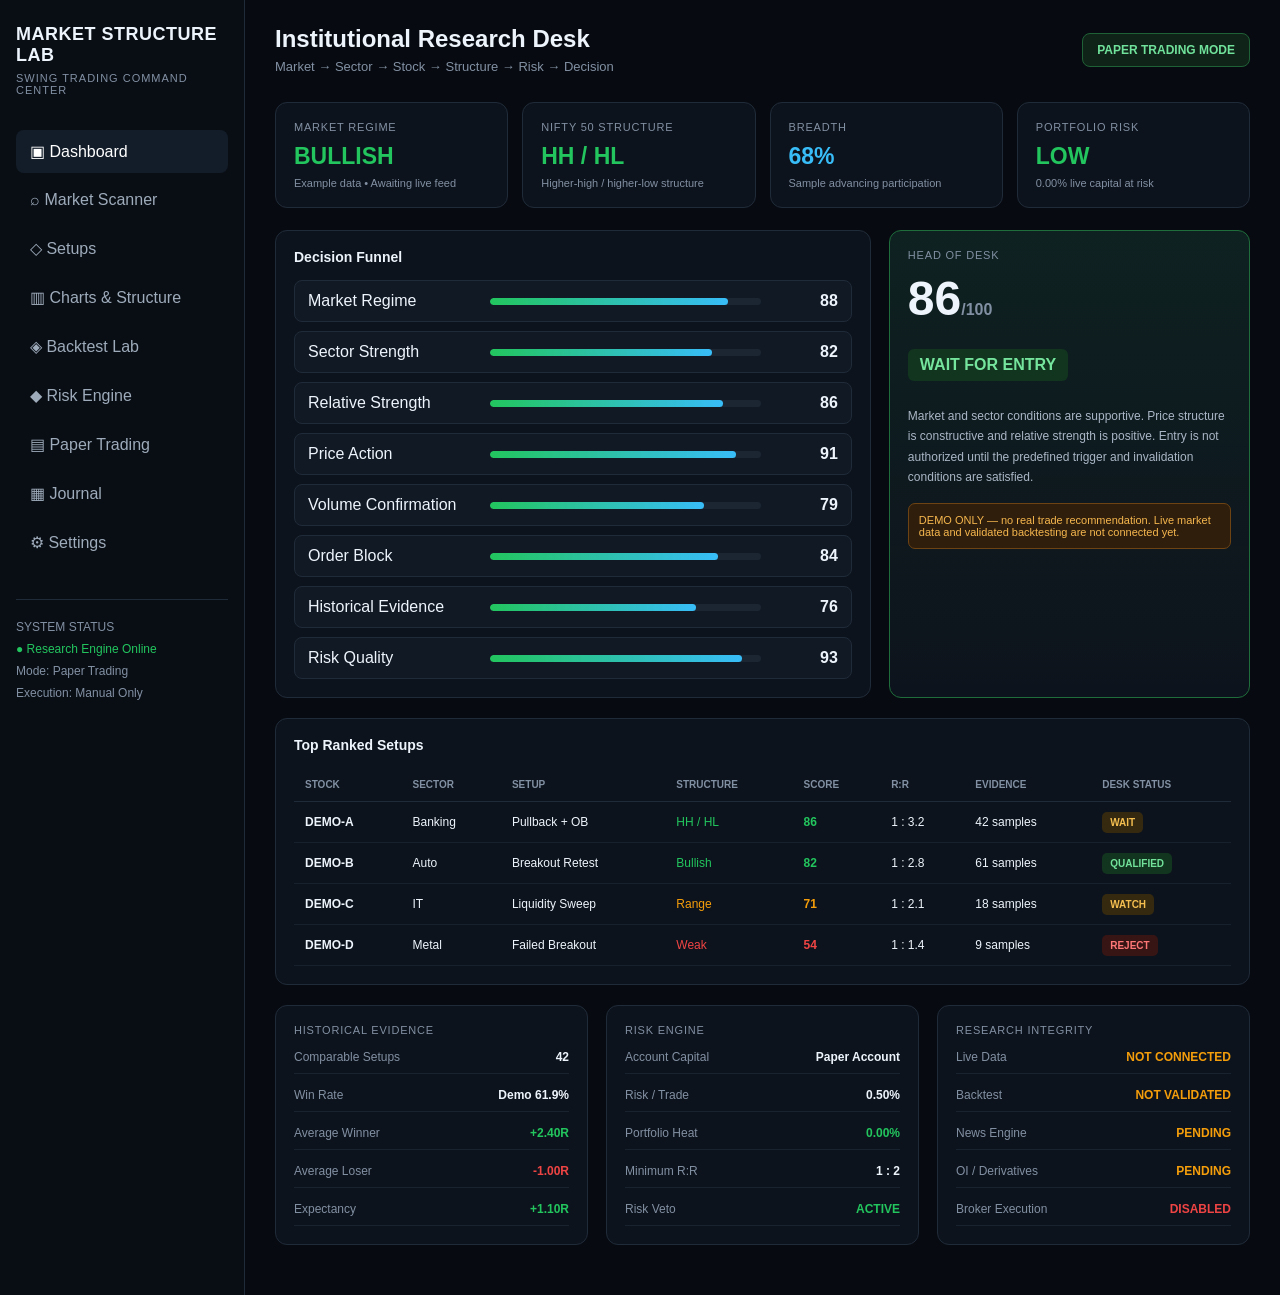
==== index.html @ b769b3c4 "Add initial HTML structure for Market Structure Lab Initial commit of the Market Structure Lab HTML " ====
<!DOCTYPE html>
<html lang="en">
<head>
  <meta charset="UTF-8" />
  <meta name="viewport" content="width=device-width, initial-scale=1.0" />
  <title>Market Structure Lab</title>

  <style>
    * {
      box-sizing: border-box;
      margin: 0;
      padding: 0;
    }

    :root {
      --bg: #070b11;
      --panel: #0d131c;
      --panel-2: #111925;
      --border: #202b39;
      --text: #eef4fb;
      --muted: #8290a3;
      --green: #22c55e;
      --amber: #f59e0b;
      --red: #ef4444;
      --blue: #38bdf8;
      --purple: #a78bfa;
    }

    body {
      font-family: Inter, Arial, sans-serif;
      background: var(--bg);
      color: var(--text);
      min-height: 100vh;
    }

    .app {
      display: grid;
      grid-template-columns: 245px 1fr;
      min-height: 100vh;
    }

    /* SIDEBAR */

    .sidebar {
      border-right: 1px solid var(--border);
      background: #090e15;
      padding: 24px 16px;
    }

    .brand {
      margin-bottom: 34px;
    }

    .brand h1 {
      font-size: 18px;
      letter-spacing: 0.5px;
    }

    .brand p {
      color: var(--muted);
      font-size: 11px;
      margin-top: 6px;
      letter-spacing: 1px;
    }

    .nav-item {
      padding: 12px 14px;
      margin: 6px 0;
      border-radius: 8px;
      color: #9eabba;
      cursor: pointer;
      transition: 0.2s;
    }

    .nav-item:hover,
    .nav-item.active {
      background: #131d29;
      color: white;
    }

    .system-status {
      margin-top: 35px;
      border-top: 1px solid var(--border);
      padding-top: 20px;
      font-size: 12px;
      color: var(--muted);
    }

    .online {
      color: var(--green);
      margin-top: 8px;
    }

    /* MAIN */

    .main {
      padding: 25px 30px 50px;
    }

    .topbar {
      display: flex;
      justify-content: space-between;
      align-items: center;
      margin-bottom: 28px;
    }

    .topbar h2 {
      font-size: 24px;
    }

    .topbar p {
      color: var(--muted);
      margin-top: 6px;
      font-size: 13px;
    }

    .mode {
      background: #102318;
      border: 1px solid #1f6137;
      color: #70e29b;
      padding: 9px 14px;
      border-radius: 8px;
      font-size: 12px;
      font-weight: bold;
    }

    /* REGIME */

    .regime-grid {
      display: grid;
      grid-template-columns: repeat(4, 1fr);
      gap: 14px;
      margin-bottom: 22px;
    }

    .card {
      background: var(--panel);
      border: 1px solid var(--border);
      border-radius: 12px;
      padding: 18px;
    }

    .label {
      color: var(--muted);
      font-size: 11px;
      text-transform: uppercase;
      letter-spacing: 0.8px;
    }

    .value {
      font-size: 23px;
      font-weight: 700;
      margin-top: 10px;
    }

    .green { color: var(--green); }
    .amber { color: var(--amber); }
    .red { color: var(--red); }
    .blue { color: var(--blue); }

    .sub {
      color: var(--muted);
      font-size: 11px;
      margin-top: 7px;
    }

    /* WORKSPACE */

    .workspace {
      display: grid;
      grid-template-columns: 1.65fr 1fr;
      gap: 18px;
      margin-bottom: 20px;
    }

    .section-title {
      font-size: 14px;
      margin-bottom: 15px;
    }

    /* FUNNEL */

    .funnel {
      display: grid;
      gap: 9px;
    }

    .funnel-row {
      display: grid;
      grid-template-columns: 170px 1fr 65px;
      align-items: center;
      gap: 12px;
      background: var(--panel-2);
      border: 1px solid var(--border);
      padding: 11px 13px;
      border-radius: 8px;
    }

    .bar {
      height: 7px;
      background: #1c2633;
      border-radius: 10px;
      overflow: hidden;
    }

    .fill {
      height: 100%;
      border-radius: 10px;
      background: linear-gradient(90deg, #22c55e, #38bdf8);
    }

    .score {
      text-align: right;
      font-weight: bold;
    }

    /* HEAD OF DESK */

    .decision {
      border: 1px solid #1e6d3a;
      background:
        linear-gradient(180deg, rgba(34,197,94,.08), transparent),
        var(--panel);
    }

    .decision-badge {
      display: inline-block;
      background: #12351f;
      color: #75e59d;
      padding: 7px 12px;
      border-radius: 6px;
      font-weight: bold;
      margin: 13px 0;
    }

    .decision-score {
      font-size: 48px;
      font-weight: 800;
      margin: 10px 0;
    }

    .decision-score span {
      color: var(--muted);
      font-size: 16px;
    }

    .reason {
      color: #aab6c5;
      font-size: 12px;
      line-height: 1.7;
      margin-top: 12px;
    }

    /* SETUPS */

    table {
      width: 100%;
      border-collapse: collapse;
    }

    th {
      text-align: left;
      color: var(--muted);
      font-size: 10px;
      text-transform: uppercase;
      padding: 11px;
      border-bottom: 1px solid var(--border);
    }

    td {
      padding: 13px 11px;
      border-bottom: 1px solid #17212d;
      font-size: 12px;
    }

    .grade {
      font-weight: bold;
    }

    .status {
      padding: 5px 8px;
      border-radius: 5px;
      font-size: 10px;
      font-weight: bold;
    }

    .trade {
      background: #12351f;
      color: #72e29a;
    }

    .wait {
      background: #352a10;
      color: #f5bf50;
    }

    .reject {
      background: #381515;
      color: #ff7777;
    }

    /* RISK */

    .bottom-grid {
      display: grid;
      grid-template-columns: repeat(3, 1fr);
      gap: 18px;
      margin-top: 20px;
    }

    .metric {
      display: flex;
      justify-content: space-between;
      margin-top: 14px;
      padding-bottom: 9px;
      border-bottom: 1px solid #19232f;
      font-size: 12px;
    }

    .metric span:first-child {
      color: var(--muted);
    }

    .warning {
      margin-top: 15px;
      padding: 10px;
      background: #301e0c;
      border: 1px solid #6e4313;
      border-radius: 7px;
      color: #f5b74e;
      font-size: 11px;
    }

    @media(max-width: 1000px) {
      .app {
        grid-template-columns: 1fr;
      }

      .sidebar {
        display: none;
      }

      .regime-grid,
      .bottom-grid {
        grid-template-columns: repeat(2,1fr);
      }

      .workspace {
        grid-template-columns: 1fr;
      }
    }
  </style>
</head>

<body>

<div class="app">

  <aside class="sidebar">

    <div class="brand">
      <h1>MARKET STRUCTURE LAB</h1>
      <p>SWING TRADING COMMAND CENTER</p>
    </div>

    <div class="nav-item active">▣ Dashboard</div>
    <div class="nav-item">⌕ Market Scanner</div>
    <div class="nav-item">◇ Setups</div>
    <div class="nav-item">▥ Charts & Structure</div>
    <div class="nav-item">◈ Backtest Lab</div>
    <div class="nav-item">◆ Risk Engine</div>
    <div class="nav-item">▤ Paper Trading</div>
    <div class="nav-item">▦ Journal</div>
    <div class="nav-item">⚙ Settings</div>

    <div class="system-status">
      SYSTEM STATUS
      <div class="online">● Research Engine Online</div>
      <div style="margin-top:8px;">Mode: Paper Trading</div>
      <div style="margin-top:8px;">Execution: Manual Only</div>
    </div>

  </aside>


  <main class="main">

    <div class="topbar">

      <div>
        <h2>Institutional Research Desk</h2>
        <p>Market → Sector → Stock → Structure → Risk → Decision</p>
      </div>

      <div class="mode">PAPER TRADING MODE</div>

    </div>


    <section class="regime-grid">

      <div class="card">
        <div class="label">Market Regime</div>
        <div class="value green">BULLISH</div>
        <div class="sub">Example data • Awaiting live feed</div>
      </div>

      <div class="card">
        <div class="label">Nifty 50 Structure</div>
        <div class="value green">HH / HL</div>
        <div class="sub">Higher-high / higher-low structure</div>
      </div>

      <div class="card">
        <div class="label">Breadth</div>
        <div class="value blue">68%</div>
        <div class="sub">Sample advancing participation</div>
      </div>

      <div class="card">
        <div class="label">Portfolio Risk</div>
        <div class="value green">LOW</div>
        <div class="sub">0.00% live capital at risk</div>
      </div>

    </section>


    <section class="workspace">

      <div class="card">

        <h3 class="section-title">Decision Funnel</h3>

        <div class="funnel">

          <div class="funnel-row">
            <div>Market Regime</div>
            <div class="bar"><div class="fill" style="width:88%"></div></div>
            <div class="score">88</div>
          </div>

          <div class="funnel-row">
            <div>Sector Strength</div>
            <div class="bar"><div class="fill" style="width:82%"></div></div>
            <div class="score">82</div>
          </div>

          <div class="funnel-row">
            <div>Relative Strength</div>
            <div class="bar"><div class="fill" style="width:86%"></div></div>
            <div class="score">86</div>
          </div>

          <div class="funnel-row">
            <div>Price Action</div>
            <div class="bar"><div class="fill" style="width:91%"></div></div>
            <div class="score">91</div>
          </div>

          <div class="funnel-row">
            <div>Volume Confirmation</div>
            <div class="bar"><div class="fill" style="width:79%"></div></div>
            <div class="score">79</div>
          </div>

          <div class="funnel-row">
            <div>Order Block</div>
            <div class="bar"><div class="fill" style="width:84%"></div></div>
            <div class="score">84</div>
          </div>

          <div class="funnel-row">
            <div>Historical Evidence</div>
            <div class="bar"><div class="fill" style="width:76%"></div></div>
            <div class="score">76</div>
          </div>

          <div class="funnel-row">
            <div>Risk Quality</div>
            <div class="bar"><div class="fill" style="width:93%"></div></div>
            <div class="score">93</div>
          </div>

        </div>

      </div>


      <div class="card decision">

        <div class="label">HEAD OF DESK</div>

        <div class="decision-score">
          86<span>/100</span>
        </div>

        <div class="decision-badge">WAIT FOR ENTRY</div>

        <div class="reason">
          Market and sector conditions are supportive.
          Price structure is constructive and relative strength is positive.
          Entry is not authorized until the predefined trigger and invalidation
          conditions are satisfied.
        </div>

        <div class="warning">
          DEMO ONLY — no real trade recommendation. Live market data and
          validated backtesting are not connected yet.
        </div>

      </div>

    </section>


    <section class="card">

      <h3 class="section-title">Top Ranked Setups</h3>

      <table>

        <thead>
          <tr>
            <th>Stock</th>
            <th>Sector</th>
            <th>Setup</th>
            <th>Structure</th>
            <th>Score</th>
            <th>R:R</th>
            <th>Evidence</th>
            <th>Desk Status</th>
          </tr>
        </thead>

        <tbody>

          <tr>
            <td><strong>DEMO-A</strong></td>
            <td>Banking</td>
            <td>Pullback + OB</td>
            <td class="green">HH / HL</td>
            <td class="grade green">86</td>
            <td>1 : 3.2</td>
            <td>42 samples</td>
            <td><span class="status wait">WAIT</span></td>
          </tr>

          <tr>
            <td><strong>DEMO-B</strong></td>
            <td>Auto</td>
            <td>Breakout Retest</td>
            <td class="green">Bullish</td>
            <td class="grade green">82</td>
            <td>1 : 2.8</td>
            <td>61 samples</td>
            <td><span class="status trade">QUALIFIED</span></td>
          </tr>

          <tr>
            <td><strong>DEMO-C</strong></td>
            <td>IT</td>
            <td>Liquidity Sweep</td>
            <td class="amber">Range</td>
            <td class="grade amber">71</td>
            <td>1 : 2.1</td>
            <td>18 samples</td>
            <td><span class="status wait">WATCH</span></td>
          </tr>

          <tr>
            <td><strong>DEMO-D</strong></td>
            <td>Metal</td>
            <td>Failed Breakout</td>
            <td class="red">Weak</td>
            <td class="grade red">54</td>
            <td>1 : 1.4</td>
            <td>9 samples</td>
            <td><span class="status reject">REJECT</span></td>
          </tr>

        </tbody>

      </table>

    </section>


    <section class="bottom-grid">

      <div class="card">

        <div class="label">Historical Evidence</div>

        <div class="metric">
          <span>Comparable Setups</span>
          <strong>42</strong>
        </div>

        <div class="metric">
          <span>Win Rate</span>
          <strong>Demo 61.9%</strong>
        </div>

        <div class="metric">
          <span>Average Winner</span>
          <strong class="green">+2.40R</strong>
        </div>

        <div class="metric">
          <span>Average Loser</span>
          <strong class="red">-1.00R</strong>
        </div>

        <div class="metric">
          <span>Expectancy</span>
          <strong class="green">+1.10R</strong>
        </div>

      </div>


      <div class="card">

        <div class="label">Risk Engine</div>

        <div class="metric">
          <span>Account Capital</span>
          <strong>Paper Account</strong>
        </div>

        <div class="metric">
          <span>Risk / Trade</span>
          <strong>0.50%</strong>
        </div>

        <div class="metric">
          <span>Portfolio Heat</span>
          <strong class="green">0.00%</strong>
        </div>

        <div class="metric">
          <span>Minimum R:R</span>
          <strong>1 : 2</strong>
        </div>

        <div class="metric">
          <span>Risk Veto</span>
          <strong class="green">ACTIVE</strong>
        </div>

      </div>


      <div class="card">

        <div class="label">Research Integrity</div>

        <div class="metric">
          <span>Live Data</span>
          <strong class="amber">NOT CONNECTED</strong>
        </div>

        <div class="metric">
          <span>Backtest</span>
          <strong class="amber">NOT VALIDATED</strong>
        </div>

        <div class="metric">
          <span>News Engine</span>
          <strong class="amber">PENDING</strong>
        </div>

        <div class="metric">
          <span>OI / Derivatives</span>
          <strong class="amber">PENDING</strong>
        </div>

        <div class="metric">
          <span>Broker Execution</span>
          <strong class="red">DISABLED</strong>
        </div>

      </div>

    </section>

  </main>

</div>

</body>
</html>
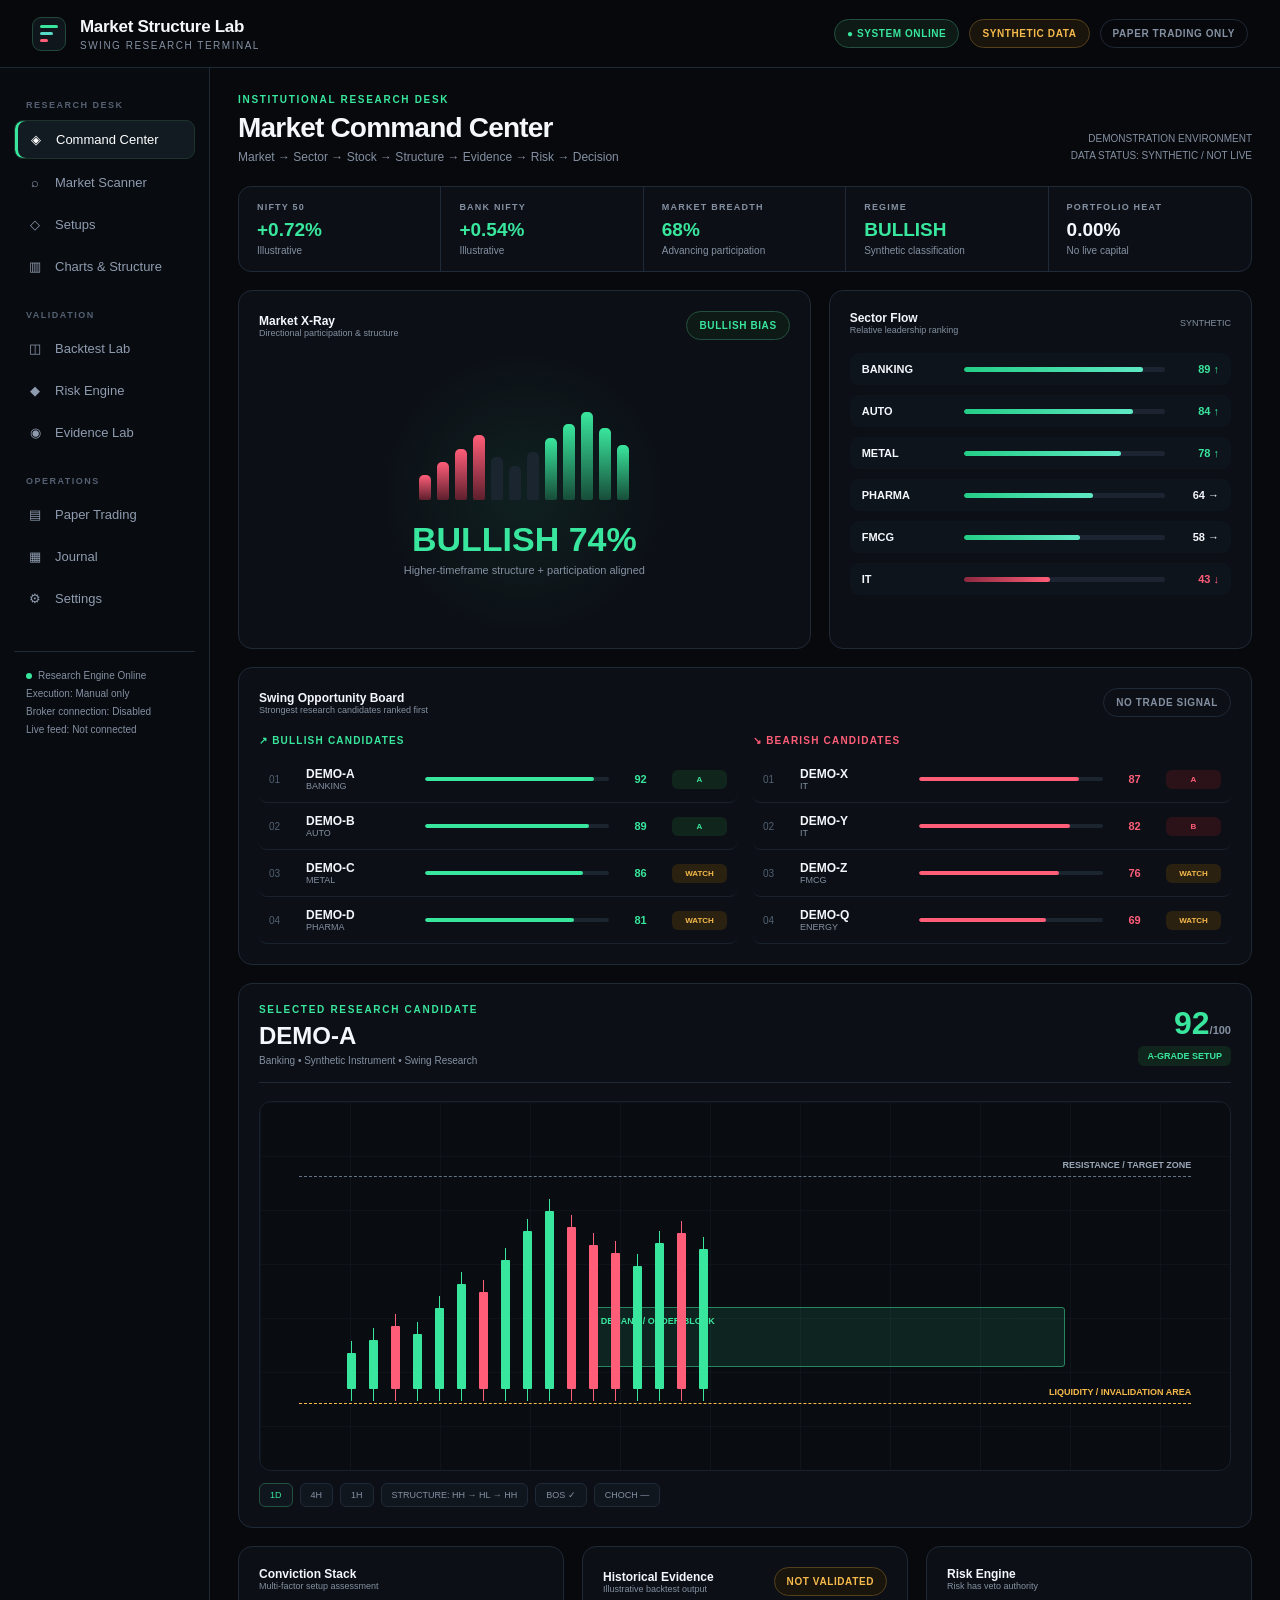
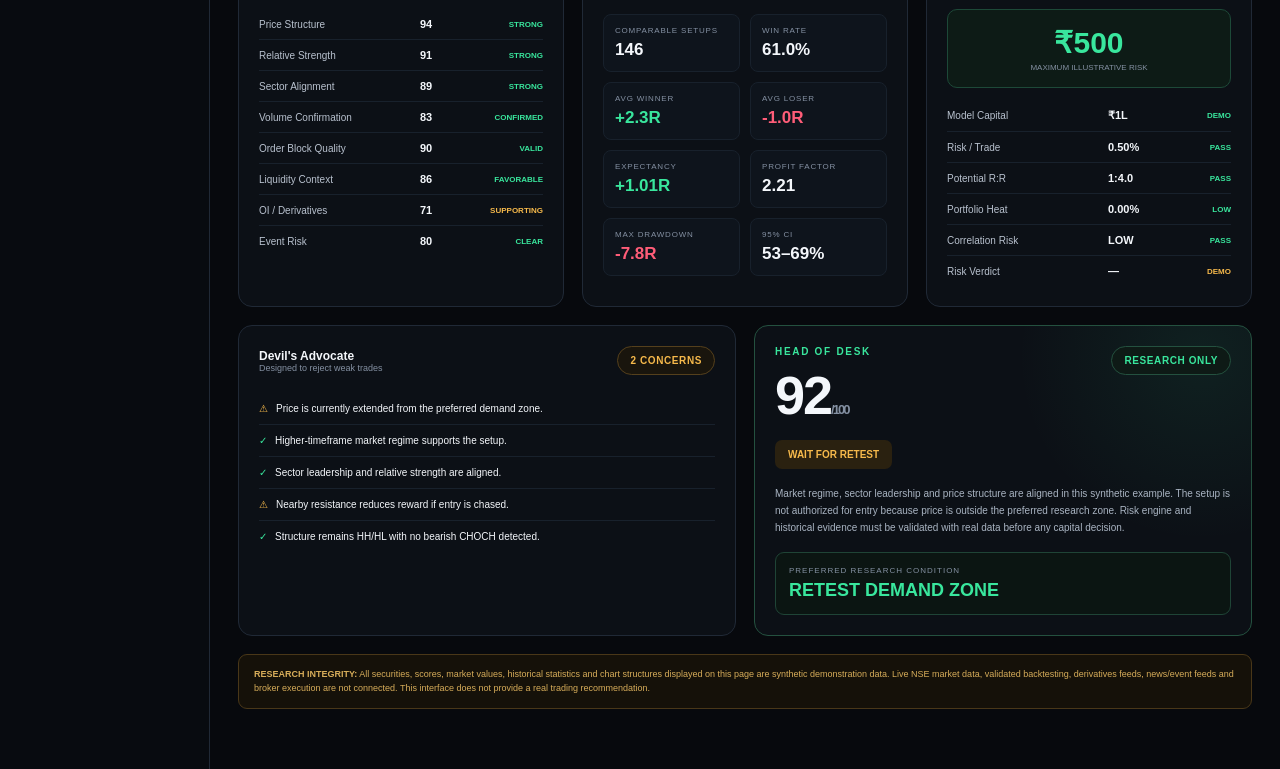
==== commit c7c2fe3e: "Update index.html" ====
--- a/index.html
+++ b/index.html
@@ -1,693 +1,777 @@
 <!DOCTYPE html>
 <html lang="en">
 <head>
-  <meta charset="UTF-8" />
-  <meta name="viewport" content="width=device-width, initial-scale=1.0" />
-  <title>Market Structure Lab</title>
-
-  <style>
-    * {
-      box-sizing: border-box;
-      margin: 0;
-      padding: 0;
+<meta charset="UTF-8">
+<meta name="viewport" content="width=device-width,initial-scale=1.0">
+<title>Market Structure Lab</title>
+
+<style>
+*{box-sizing:border-box;margin:0;padding:0}
+:root{
+  --bg:#07090d;
+  --surface:#0c1016;
+  --surface2:#111720;
+  --surface3:#151d28;
+  --border:#202936;
+  --text:#f4f7fb;
+  --muted:#8490a2;
+  --green:#39e69d;
+  --green2:#20c982;
+  --red:#ff5d78;
+  --amber:#f6b94b;
+  --cyan:#55c8ff;
+}
+body{
+  background:var(--bg);
+  color:var(--text);
+  font-family:Inter,Arial,sans-serif;
+  min-height:100vh;
+}
+button{font:inherit}
+.app{min-height:100vh}
+
+/* HEADER */
+.header{
+  height:68px;
+  border-bottom:1px solid var(--border);
+  display:flex;
+  align-items:center;
+  justify-content:space-between;
+  padding:0 32px;
+  position:sticky;
+  top:0;
+  background:rgba(7,9,13,.96);
+  backdrop-filter:blur(14px);
+  z-index:10;
+}
+.brand{display:flex;align-items:center;gap:14px}
+.logo{
+  width:34px;height:34px;border-radius:9px;
+  display:flex;flex-direction:column;
+  justify-content:center;gap:4px;padding:7px;
+  background:#0f171c;border:1px solid #21483a;
+}
+.logo span{height:3px;border-radius:5px;background:var(--green)}
+.logo span:nth-child(2){width:72%;background:#58d8c7}
+.logo span:nth-child(3){width:45%;background:var(--red)}
+.brand-name{font-weight:800;font-size:17px;letter-spacing:-.3px}
+.brand-sub{font-size:10px;color:var(--muted);letter-spacing:1.5px;margin-top:3px}
+
+.header-right{display:flex;align-items:center;gap:10px}
+.pill{
+  padding:8px 12px;border-radius:999px;border:1px solid var(--border);
+  font-size:10px;font-weight:800;letter-spacing:.6px;color:var(--muted)
+}
+.pill.green{color:var(--green);border-color:#24513f;background:#0e1a16}
+.pill.amber{color:var(--amber);border-color:#55401c;background:#19150d}
+
+/* LAYOUT */
+.shell{display:grid;grid-template-columns:210px 1fr;min-height:calc(100vh - 68px)}
+.sidebar{
+  border-right:1px solid var(--border);
+  padding:24px 14px;
+  background:#080b10;
+}
+.nav-label{
+  color:#556172;font-size:9px;font-weight:800;letter-spacing:1.5px;
+  margin:8px 12px 10px
+}
+.nav-item{
+  display:flex;align-items:center;gap:11px;
+  padding:11px 12px;margin-bottom:5px;border-radius:9px;
+  color:#8f9caf;font-size:13px;cursor:pointer
+}
+.nav-item:hover{background:#10161f;color:white}
+.nav-item.active{
+  background:#121b22;color:white;border:1px solid #1d342c;
+  box-shadow:inset 3px 0 var(--green)
+}
+.nav-icon{width:18px;text-align:center}
+.sidebar-bottom{
+  margin-top:34px;padding:15px 12px;border-top:1px solid var(--border);
+  color:var(--muted);font-size:10px;line-height:1.8
+}
+.dot{display:inline-block;width:6px;height:6px;border-radius:50%;margin-right:6px;background:var(--green)}
+
+.main{padding:26px 28px 60px;max-width:1700px;width:100%;margin:auto}
+.topline{display:flex;justify-content:space-between;align-items:flex-end;margin-bottom:22px}
+.eyebrow{font-size:10px;color:var(--green);font-weight:800;letter-spacing:1.7px;margin-bottom:7px}
+h1{font-size:28px;letter-spacing:-.8px}
+.subtitle{color:var(--muted);font-size:12px;margin-top:6px}
+.timestamp{text-align:right;color:var(--muted);font-size:10px;line-height:1.7}
+
+/* MARKET STRIP */
+.market-strip{
+  display:grid;grid-template-columns:repeat(5,1fr);
+  border:1px solid var(--border);border-radius:13px;
+  background:var(--surface);overflow:hidden;margin-bottom:18px
+}
+.market-cell{padding:15px 18px;border-right:1px solid var(--border)}
+.market-cell:last-child{border-right:0}
+.label{font-size:9px;color:var(--muted);font-weight:800;letter-spacing:1.2px}
+.market-value{font-size:19px;font-weight:800;margin-top:7px}
+.up{color:var(--green)}
+.down{color:var(--red)}
+.warn{color:var(--amber)}
+.small{font-size:10px;color:var(--muted);margin-top:4px}
+
+/* CARDS */
+.grid-main{display:grid;grid-template-columns:1.15fr .85fr;gap:18px;margin-bottom:18px}
+.card{
+  background:var(--surface);border:1px solid var(--border);
+  border-radius:14px;padding:20px
+}
+.card-title-row{display:flex;justify-content:space-between;align-items:center;margin-bottom:18px}
+.card-title{font-size:12px;font-weight:800}
+.card-note{font-size:9px;color:var(--muted)}
+
+.xray{
+  min-height:270px;
+  display:flex;flex-direction:column;justify-content:center;align-items:center;
+  position:relative;overflow:hidden
+}
+.xray:before{
+  content:"";position:absolute;width:300px;height:300px;border-radius:50%;
+  background:radial-gradient(circle,rgba(57,230,157,.08),transparent 67%)
+}
+.bias-scale{display:flex;align-items:flex-end;gap:6px;height:90px;z-index:1}
+.bar{width:12px;border-radius:5px 5px 2px 2px;background:#1b2530}
+.bar.r{background:linear-gradient(to top,#5d1f2d,var(--red))}
+.bar.g{background:linear-gradient(to top,#174d39,var(--green))}
+.bias-title{font-size:34px;font-weight:900;margin-top:20px;z-index:1}
+.bias-sub{color:var(--muted);font-size:11px;margin-top:5px;z-index:1}
+
+/* SECTORS */
+.sectors{display:flex;flex-direction:column;gap:10px}
+.sector{
+  display:grid;grid-template-columns:90px 1fr 42px;
+  align-items:center;gap:12px;padding:10px 12px;
+  border-radius:9px;background:#0e141c
+}
+.sector-name{font-size:11px;font-weight:700}
+.track{height:5px;background:#1b2430;border-radius:20px;overflow:hidden}
+.fill{height:100%;border-radius:20px;background:linear-gradient(90deg,#24ce87,#5fe8c3)}
+.fill.red{background:linear-gradient(90deg,#8c2940,#ff5d78)}
+.score{text-align:right;font-size:11px;font-weight:800}
+
+/* OPPORTUNITY BOARD */
+.board{margin-bottom:18px}
+.board-grid{display:grid;grid-template-columns:1fr 1fr;gap:16px}
+.side-title{font-size:10px;font-weight:900;letter-spacing:1.2px;margin-bottom:10px}
+.stock-row{
+  display:grid;grid-template-columns:28px 110px 1fr 45px 55px;
+  gap:9px;align-items:center;padding:11px 10px;
+  border-bottom:1px solid #18212c;cursor:pointer;border-radius:8px
+}
+.stock-row:hover{background:#101720}
+.rank{color:#526071;font-size:10px}
+.stock{font-size:12px;font-weight:800}
+.stock-sector{font-size:9px;color:var(--muted)}
+.mini-track{height:4px;background:#1b2530;border-radius:20px;overflow:hidden}
+.mini-fill{height:100%;background:var(--green);border-radius:20px}
+.mini-fill.red{background:var(--red)}
+.grade{text-align:center;font-size:11px;font-weight:900}
+.status{
+  font-size:8px;font-weight:900;text-align:center;padding:5px 6px;border-radius:6px;
+  background:#10251c;color:var(--green)
+}
+.status.red{background:#2a1218;color:var(--red)}
+.status.amber{background:#2a2110;color:var(--amber)}
+
+/* STOCK WORKSPACE */
+.workspace{margin-bottom:18px}
+.stock-head{
+  display:flex;justify-content:space-between;align-items:center;
+  padding-bottom:16px;border-bottom:1px solid var(--border)
+}
+.stock-name-big{font-size:24px;font-weight:900}
+.stock-meta{color:var(--muted);font-size:10px;margin-top:5px}
+.big-score{font-size:32px;font-weight:900;color:var(--green);text-align:right}
+.big-score span{font-size:11px;color:var(--muted)}
+.grade-pill{
+  display:inline-block;margin-top:4px;padding:5px 9px;border-radius:6px;
+  background:#10251c;color:var(--green);font-size:9px;font-weight:900
+}
+
+.chart-wrap{
+  margin-top:18px;height:370px;background:#090d12;border:1px solid #18212c;
+  border-radius:12px;position:relative;overflow:hidden;padding:18px
+}
+.chart-grid{
+  position:absolute;inset:0;
+  background-image:
+    linear-gradient(#151c25 1px,transparent 1px),
+    linear-gradient(90deg,#151c25 1px,transparent 1px);
+  background-size:100% 54px,90px 100%;opacity:.55
+}
+.resistance,.liquidity{
+  position:absolute;left:4%;right:4%;height:1px;border-top:1px dashed
+}
+.resistance{top:20%;border-color:#667386;color:#9aa6b6}
+.liquidity{bottom:18%;border-color:var(--amber);color:var(--amber)}
+.line-label{
+  position:absolute;right:0;top:-17px;font-size:9px;font-weight:700
+}
+.ob{
+  position:absolute;left:34%;right:17%;bottom:28%;height:60px;
+  border:1px solid #27855f;background:rgba(57,230,157,.10);
+  border-radius:3px
+}
+.ob-label{
+  position:absolute;left:10px;top:8px;color:var(--green);
+  font-size:9px;font-weight:800
+}
+.candles{
+  position:absolute;left:9%;right:8%;bottom:22%;height:55%;
+  display:flex;align-items:flex-end;gap:13px
+}
+.candle{width:9px;position:relative;background:var(--green);border-radius:1px}
+.candle.red{background:var(--red)}
+.candle:before{
+  content:"";position:absolute;width:1px;background:inherit;
+  left:4px;top:-12px;height:calc(100% + 24px)
+}
+.candle:nth-child(1){height:18%}.candle:nth-child(2){height:24%}
+.candle:nth-child(3){height:31%}.candle:nth-child(4){height:27%}
+.candle:nth-child(5){height:40%}.candle:nth-child(6){height:52%}
+.candle:nth-child(7){height:48%}.candle:nth-child(8){height:64%}
+.candle:nth-child(9){height:78%}.candle:nth-child(10){height:88%}
+.candle:nth-child(11){height:80%}.candle:nth-child(12){height:71%}
+.candle:nth-child(13){height:67%}.candle:nth-child(14){height:61%}
+.candle:nth-child(15){height:72%}.candle:nth-child(16){height:77%}
+.candle:nth-child(17){height:69%}
+
+.timeframes{display:flex;gap:7px;margin-top:12px}
+.tf{
+  padding:6px 10px;background:#10161e;border:1px solid var(--border);
+  border-radius:6px;font-size:9px;color:var(--muted)
+}
+.tf.active{color:var(--green);border-color:#24513f}
+
+/* INTELLIGENCE */
+.intel-grid{display:grid;grid-template-columns:1fr 1fr 1fr;gap:18px;margin-bottom:18px}
+.metric-row{
+  display:grid;grid-template-columns:1fr 45px 70px;
+  gap:8px;align-items:center;padding:9px 0;border-bottom:1px solid #18212c
+}
+.metric-row:last-child{border-bottom:0}
+.metric-name{font-size:10px;color:#b8c1ce}
+.metric-num{font-size:11px;font-weight:900}
+.metric-state{font-size:8px;font-weight:900;text-align:right;color:var(--green)}
+.metric-state.amber{color:var(--amber)}
+
+.evidence-grid{display:grid;grid-template-columns:1fr 1fr;gap:10px}
+.ev{
+  background:#0e141c;padding:11px;border-radius:8px;border:1px solid #18212c
+}
+.ev-label{font-size:8px;color:var(--muted);letter-spacing:.8px}
+.ev-value{font-size:17px;font-weight:900;margin-top:5px}
+
+.risk-highlight{
+  padding:15px;border-radius:10px;background:#0d1b16;border:1px solid #1d4938;
+  text-align:center;margin-bottom:12px
+}
+.risk-big{font-size:30px;font-weight:900;color:var(--green)}
+.risk-caption{font-size:8px;color:var(--muted);margin-top:3px}
+
+/* BOTTOM */
+.bottom-grid{display:grid;grid-template-columns:1fr 1fr;gap:18px}
+.concern{
+  padding:10px 0;border-bottom:1px solid #18212c;
+  font-size:10px;display:flex;gap:8px
+}
+.concern:last-child{border-bottom:0}
+.check{color:var(--green)}
+.alert{color:var(--amber)}
+
+.desk{
+  background:
+  radial-gradient(circle at 90% 10%,rgba(57,230,157,.08),transparent 35%),
+  var(--surface);
+  border-color:#24513f
+}
+.desk-top{display:flex;justify-content:space-between;align-items:flex-start}
+.desk-score{font-size:54px;font-weight:900;letter-spacing:-2px}
+.desk-score span{font-size:13px;color:var(--muted)}
+.verdict{
+  margin-top:14px;display:inline-block;padding:9px 13px;border-radius:7px;
+  background:#2a2110;color:var(--amber);font-size:10px;font-weight:900
+}
+.desk-copy{font-size:10px;color:#a9b4c2;line-height:1.7;margin-top:16px}
+.zone{
+  margin-top:16px;padding:13px;background:#0b1512;border:1px solid #1f4436;
+  border-radius:9px
+}
+.zone-label{font-size:8px;color:var(--muted);letter-spacing:1px}
+.zone-value{font-size:18px;font-weight:900;color:var(--green);margin-top:5px}
+
+/* DISCLAIMER */
+.disclaimer{
+  margin-top:18px;border:1px solid #493718;background:#151109;
+  color:#d7ad5a;padding:12px 15px;border-radius:9px;
+  font-size:9px;line-height:1.6
+}
+
+@media(max-width:1100px){
+  .shell{grid-template-columns:1fr}
+  .sidebar{display:none}
+  .grid-main,.intel-grid,.bottom-grid{grid-template-columns:1fr}
+  .market-strip{grid-template-columns:repeat(2,1fr)}
+}
+</style>
+</head>
+
+<body>
+<div class="app">
+
+<header class="header">
+  <div class="brand">
+    <div class="logo"><span></span><span></span><span></span></div>
+    <div>
+      <div class="brand-name">Market Structure Lab</div>
+      <div class="brand-sub">SWING RESEARCH TERMINAL</div>
+    </div>
+  </div>
+  <div class="header-right">
+    <div class="pill green">● SYSTEM ONLINE</div>
+    <div class="pill amber">SYNTHETIC DATA</div>
+    <div class="pill">PAPER TRADING ONLY</div>
+  </div>
+</header>
+
+<div class="shell">
+
+<aside class="sidebar">
+  <div class="nav-label">RESEARCH DESK</div>
+  <div class="nav-item active"><span class="nav-icon">◈</span>Command Center</div>
+  <div class="nav-item"><span class="nav-icon">⌕</span>Market Scanner</div>
+  <div class="nav-item"><span class="nav-icon">◇</span>Setups</div>
+  <div class="nav-item"><span class="nav-icon">▥</span>Charts & Structure</div>
+
+  <div class="nav-label" style="margin-top:25px">VALIDATION</div>
+  <div class="nav-item"><span class="nav-icon">◫</span>Backtest Lab</div>
+  <div class="nav-item"><span class="nav-icon">◆</span>Risk Engine</div>
+  <div class="nav-item"><span class="nav-icon">◉</span>Evidence Lab</div>
+
+  <div class="nav-label" style="margin-top:25px">OPERATIONS</div>
+  <div class="nav-item"><span class="nav-icon">▤</span>Paper Trading</div>
+  <div class="nav-item"><span class="nav-icon">▦</span>Journal</div>
+  <div class="nav-item"><span class="nav-icon">⚙</span>Settings</div>
+
+  <div class="sidebar-bottom">
+    <div><span class="dot"></span>Research Engine Online</div>
+    <div>Execution: Manual only</div>
+    <div>Broker connection: Disabled</div>
+    <div>Live feed: Not connected</div>
+  </div>
+</aside>
+
+<main class="main">
+
+<div class="topline">
+  <div>
+    <div class="eyebrow">INSTITUTIONAL RESEARCH DESK</div>
+    <h1>Market Command Center</h1>
+    <div class="subtitle">Market → Sector → Stock → Structure → Evidence → Risk → Decision</div>
+  </div>
+  <div class="timestamp">
+    DEMONSTRATION ENVIRONMENT<br>
+    DATA STATUS: SYNTHETIC / NOT LIVE
+  </div>
+</div>
+
+<section class="market-strip">
+  <div class="market-cell">
+    <div class="label">NIFTY 50</div>
+    <div class="market-value up">+0.72%</div>
+    <div class="small">Illustrative</div>
+  </div>
+  <div class="market-cell">
+    <div class="label">BANK NIFTY</div>
+    <div class="market-value up">+0.54%</div>
+    <div class="small">Illustrative</div>
+  </div>
+  <div class="market-cell">
+    <div class="label">MARKET BREADTH</div>
+    <div class="market-value up">68%</div>
+    <div class="small">Advancing participation</div>
+  </div>
+  <div class="market-cell">
+    <div class="label">REGIME</div>
+    <div class="market-value up">BULLISH</div>
+    <div class="small">Synthetic classification</div>
+  </div>
+  <div class="market-cell">
+    <div class="label">PORTFOLIO HEAT</div>
+    <div class="market-value">0.00%</div>
+    <div class="small">No live capital</div>
+  </div>
+</section>
+
+<div class="grid-main">
+
+<section class="card">
+  <div class="card-title-row">
+    <div>
+      <div class="card-title">Market X-Ray</div>
+      <div class="card-note">Directional participation & structure</div>
+    </div>
+    <div class="pill green">BULLISH BIAS</div>
+  </div>
+
+  <div class="xray">
+    <div class="bias-scale">
+      <div class="bar r" style="height:25px"></div>
+      <div class="bar r" style="height:38px"></div>
+      <div class="bar r" style="height:51px"></div>
+      <div class="bar r" style="height:65px"></div>
+      <div class="bar" style="height:43px"></div>
+      <div class="bar" style="height:34px"></div>
+      <div class="bar" style="height:48px"></div>
+      <div class="bar g" style="height:62px"></div>
+      <div class="bar g" style="height:76px"></div>
+      <div class="bar g" style="height:88px"></div>
+      <div class="bar g" style="height:72px"></div>
+      <div class="bar g" style="height:55px"></div>
+    </div>
+    <div class="bias-title up">BULLISH 74%</div>
+    <div class="bias-sub">Higher-timeframe structure + participation aligned</div>
+  </div>
+</section>
+
+<section class="card">
+  <div class="card-title-row">
+    <div>
+      <div class="card-title">Sector Flow</div>
+      <div class="card-note">Relative leadership ranking</div>
+    </div>
+    <div class="card-note">SYNTHETIC</div>
+  </div>
+
+  <div class="sectors">
+    <div class="sector">
+      <div class="sector-name">BANKING</div>
+      <div class="track"><div class="fill" style="width:89%"></div></div>
+      <div class="score up">89 ↑</div>
+    </div>
+    <div class="sector">
+      <div class="sector-name">AUTO</div>
+      <div class="track"><div class="fill" style="width:84%"></div></div>
+      <div class="score up">84 ↑</div>
+    </div>
+    <div class="sector">
+      <div class="sector-name">METAL</div>
+      <div class="track"><div class="fill" style="width:78%"></div></div>
+      <div class="score up">78 ↑</div>
+    </div>
+    <div class="sector">
+      <div class="sector-name">PHARMA</div>
+      <div class="track"><div class="fill" style="width:64%"></div></div>
+      <div class="score">64 →</div>
+    </div>
+    <div class="sector">
+      <div class="sector-name">FMCG</div>
+      <div class="track"><div class="fill" style="width:58%"></div></div>
+      <div class="score">58 →</div>
+    </div>
+    <div class="sector">
+      <div class="sector-name">IT</div>
+      <div class="track"><div class="fill red" style="width:43%"></div></div>
+      <div class="score down">43 ↓</div>
+    </div>
+  </div>
+</section>
+
+</div>
+
+<section class="card board">
+  <div class="card-title-row">
+    <div>
+      <div class="card-title">Swing Opportunity Board</div>
+      <div class="card-note">Strongest research candidates ranked first</div>
+    </div>
+    <div class="pill">NO TRADE SIGNAL</div>
+  </div>
+
+  <div class="board-grid">
+
+    <div>
+      <div class="side-title up">↗ BULLISH CANDIDATES</div>
+
+      <div class="stock-row">
+        <div class="rank">01</div>
+        <div><div class="stock">DEMO-A</div><div class="stock-sector">BANKING</div></div>
+        <div class="mini-track"><div class="mini-fill" style="width:92%"></div></div>
+        <div class="grade up">92</div>
+        <div class="status">A</div>
+      </div>
+
+      <div class="stock-row">
+        <div class="rank">02</div>
+        <div><div class="stock">DEMO-B</div><div class="stock-sector">AUTO</div></div>
+        <div class="mini-track"><div class="mini-fill" style="width:89%"></div></div>
+        <div class="grade up">89</div>
+        <div class="status">A</div>
+      </div>
+
+      <div class="stock-row">
+        <div class="rank">03</div>
+        <div><div class="stock">DEMO-C</div><div class="stock-sector">METAL</div></div>
+        <div class="mini-track"><div class="mini-fill" style="width:86%"></div></div>
+        <div class="grade up">86</div>
+        <div class="status amber">WATCH</div>
+      </div>
+
+      <div class="stock-row">
+        <div class="rank">04</div>
+        <div><div class="stock">DEMO-D</div><div class="stock-sector">PHARMA</div></div>
+        <div class="mini-track"><div class="mini-fill" style="width:81%"></div></div>
+        <div class="grade up">81</div>
+        <div class="status amber">WATCH</div>
+      </div>
+    </div>
+
+    <div>
+      <div class="side-title down">↘ BEARISH CANDIDATES</div>
+
+      <div class="stock-row">
+        <div class="rank">01</div>
+        <div><div class="stock">DEMO-X</div><div class="stock-sector">IT</div></div>
+        <div class="mini-track"><div class="mini-fill red" style="width:87%"></div></div>
+        <div class="grade down">87</div>
+        <div class="status red">A</div>
+      </div>
+
+      <div class="stock-row">
+        <div class="rank">02</div>
+        <div><div class="stock">DEMO-Y</div><div class="stock-sector">IT</div></div>
+        <div class="mini-track"><div class="mini-fill red" style="width:82%"></div></div>
+        <div class="grade down">82</div>
+        <div class="status red">B</div>
+      </div>
+
+      <div class="stock-row">
+        <div class="rank">03</div>
+        <div><div class="stock">DEMO-Z</div><div class="stock-sector">FMCG</div></div>
+        <div class="mini-track"><div class="mini-fill red" style="width:76%"></div></div>
+        <div class="grade down">76</div>
+        <div class="status amber">WATCH</div>
+      </div>
+
+      <div class="stock-row">
+        <div class="rank">04</div>
+        <div><div class="stock">DEMO-Q</div><div class="stock-sector">ENERGY</div></div>
+        <div class="mini-track"><div class="mini-fill red" style="width:69%"></div></div>
+        <div class="grade down">69</div>
+        <div class="status amber">WATCH</div>
+      </div>
+    </div>
+
+  </div>
+</section>
+
+<section class="card workspace">
+  <div class="stock-head">
+    <div>
+      <div class="eyebrow">SELECTED RESEARCH CANDIDATE</div>
+      <div class="stock-name-big">DEMO-A</div>
+      <div class="stock-meta">Banking • Synthetic Instrument • Swing Research</div>
+    </div>
+    <div>
+      <div class="big-score">92<span>/100</span></div>
+      <div class="grade-pill">A-GRADE SETUP</div>
+    </div>
+  </div>
+
+  <div class="chart-wrap">
+    <div class="chart-grid"></div>
+
+    <div class="resistance">
+      <div class="line-label">RESISTANCE / TARGET ZONE</div>
+    </div>
+
+    <div class="liquidity">
+      <div class="line-label">LIQUIDITY / INVALIDATION AREA</div>
+    </div>
+
+    <div class="ob">
+      <div class="ob-label">DEMAND / ORDER BLOCK</div>
+    </div>
+
+    <div class="candles">
+      <div class="candle"></div>
+      <div class="candle"></div>
+      <div class="candle red"></div>
+      <div class="candle"></div>
+      <div class="candle"></div>
+      <div class="candle"></div>
+      <div class="candle red"></div>
+      <div class="candle"></div>
+      <div class="candle"></div>
+      <div class="candle"></div>
+      <div class="candle red"></div>
+      <div class="candle red"></div>
+      <div class="candle red"></div>
+      <div class="candle"></div>
+      <div class="candle"></div>
+      <div class="candle red"></div>
+      <div class="candle"></div>
+    </div>
+  </div>
+
+  <div class="timeframes">
+    <div class="tf active">1D</div>
+    <div class="tf">4H</div>
+    <div class="tf">1H</div>
+    <div class="tf">STRUCTURE: HH → HL → HH</div>
+    <div class="tf">BOS ✓</div>
+    <div class="tf">CHOCH —</div>
+  </div>
+</section>
+
+<div class="intel-grid">
+
+<section class="card">
+  <div class="card-title-row">
+    <div>
+      <div class="card-title">Conviction Stack</div>
+      <div class="card-note">Multi-factor setup assessment</div>
+    </div>
+  </div>
+
+  <div class="metric-row"><div class="metric-name">Price Structure</div><div class="metric-num">94</div><div class="metric-state">STRONG</div></div>
+  <div class="metric-row"><div class="metric-name">Relative Strength</div><div class="metric-num">91</div><div class="metric-state">STRONG</div></div>
+  <div class="metric-row"><div class="metric-name">Sector Alignment</div><div class="metric-num">89</div><div class="metric-state">STRONG</div></div>
+  <div class="metric-row"><div class="metric-name">Volume Confirmation</div><div class="metric-num">83</div><div class="metric-state">CONFIRMED</div></div>
+  <div class="metric-row"><div class="metric-name">Order Block Quality</div><div class="metric-num">90</div><div class="metric-state">VALID</div></div>
+  <div class="metric-row"><div class="metric-name">Liquidity Context</div><div class="metric-num">86</div><div class="metric-state">FAVORABLE</div></div>
+  <div class="metric-row"><div class="metric-name">OI / Derivatives</div><div class="metric-num">71</div><div class="metric-state amber">SUPPORTING</div></div>
+  <div class="metric-row"><div class="metric-name">Event Risk</div><div class="metric-num">80</div><div class="metric-state">CLEAR</div></div>
+</section>
+
+<section class="card">
+  <div class="card-title-row">
+    <div>
+      <div class="card-title">Historical Evidence</div>
+      <div class="card-note">Illustrative backtest output</div>
+    </div>
+    <div class="pill amber">NOT VALIDATED</div>
+  </div>
+
+  <div class="evidence-grid">
+    <div class="ev"><div class="ev-label">COMPARABLE SETUPS</div><div class="ev-value">146</div></div>
+    <div class="ev"><div class="ev-label">WIN RATE</div><div class="ev-value">61.0%</div></div>
+    <div class="ev"><div class="ev-label">AVG WINNER</div><div class="ev-value up">+2.3R</div></div>
+    <div class="ev"><div class="ev-label">AVG LOSER</div><div class="ev-value down">-1.0R</div></div>
+    <div class="ev"><div class="ev-label">EXPECTANCY</div><div class="ev-value up">+1.01R</div></div>
+    <div class="ev"><div class="ev-label">PROFIT FACTOR</div><div class="ev-value">2.21</div></div>
+    <div class="ev"><div class="ev-label">MAX DRAWDOWN</div><div class="ev-value down">-7.8R</div></div>
+    <div class="ev"><div class="ev-label">95% CI</div><div class="ev-value">53–69%</div></div>
+  </div>
+</section>
+
+<section class="card">
+  <div class="card-title-row">
+    <div>
+      <div class="card-title">Risk Engine</div>
+      <div class="card-note">Risk has veto authority</div>
+    </div>
+  </div>
+
+  <div class="risk-highlight">
+    <div class="risk-big">₹500</div>
+    <div class="risk-caption">MAXIMUM ILLUSTRATIVE RISK</div>
+  </div>
+
+  <div class="metric-row"><div class="metric-name">Model Capital</div><div class="metric-num">₹1L</div><div class="metric-state">DEMO</div></div>
+  <div class="metric-row"><div class="metric-name">Risk / Trade</div><div class="metric-num">0.50%</div><div class="metric-state">PASS</div></div>
+  <div class="metric-row"><div class="metric-name">Potential R:R</div><div class="metric-num">1:4.0</div><div class="metric-state">PASS</div></div>
+  <div class="metric-row"><div class="metric-name">Portfolio Heat</div><div class="metric-num">0.00%</div><div class="metric-state">LOW</div></div>
+  <div class="metric-row"><div class="metric-name">Correlation Risk</div><div class="metric-num">LOW</div><div class="metric-state">PASS</div></div>
+  <div class="metric-row"><div class="metric-name">Risk Verdict</div><div class="metric-num">—</div><div class="metric-state amber">DEMO</div></div>
+</section>
+
+</div>
+
+<div class="bottom-grid">
+
+<section class="card">
+  <div class="card-title-row">
+    <div>
+      <div class="card-title">Devil's Advocate</div>
+      <div class="card-note">Designed to reject weak trades</div>
+    </div>
+    <div class="pill amber">2 CONCERNS</div>
+  </div>
+
+  <div class="concern"><span class="alert">⚠</span><span>Price is currently extended from the preferred demand zone.</span></div>
+  <div class="concern"><span class="check">✓</span><span>Higher-timeframe market regime supports the setup.</span></div>
+  <div class="concern"><span class="check">✓</span><span>Sector leadership and relative strength are aligned.</span></div>
+  <div class="concern"><span class="alert">⚠</span><span>Nearby resistance reduces reward if entry is chased.</span></div>
+  <div class="concern"><span class="check">✓</span><span>Structure remains HH/HL with no bearish CHOCH detected.</span></div>
+</section>
+
+<section class="card desk">
+  <div class="desk-top">
+    <div>
+      <div class="eyebrow">HEAD OF DESK</div>
+      <div class="desk-score">92<span>/100</span></div>
+      <div class="verdict">WAIT FOR RETEST</div>
+    </div>
+    <div class="pill green">RESEARCH ONLY</div>
+  </div>
+
+  <div class="desk-copy">
+    Market regime, sector leadership and price structure are aligned in this synthetic example.
+    The setup is not authorized for entry because price is outside the preferred research zone.
+    Risk engine and historical evidence must be validated with real data before any capital decision.
+  </div>
+
+  <div class="zone">
+    <div class="zone-label">PREFERRED RESEARCH CONDITION</div>
+    <div class="zone-value">RETEST DEMAND ZONE</div>
+  </div>
+</section>
+
+</div>
+
+<div class="disclaimer">
+  <strong>RESEARCH INTEGRITY:</strong>
+  All securities, scores, market values, historical statistics and chart structures displayed on this page are synthetic demonstration data.
+  Live NSE market data, validated backtesting, derivatives feeds, news/event feeds and broker execution are not connected.
+  This interface does not provide a real trading recommendation.
+</div>
+
+</main>
+</div>
+</div>
+
+<script>
+document.querySelectorAll('.nav-item').forEach(item=>{
+  item.addEventListener('click',()=>{
+    document.querySelectorAll('.nav-item').forEach(x=>x.classList.remove('active'));
+    item.classList.add('active');
+  });
+});
+
+document.querySelectorAll('.stock-row').forEach(row=>{
+  row.addEventListener('click',()=>{
+    document.querySelectorAll('.stock-row').forEach(x=>x.style.background='');
+    row.style.background='#121b22';
+  });
+});
+
+document.querySelectorAll('.tf').forEach(tf=>{
+  tf.addEventListener('click',()=>{
+    if(['1D','4H','1H'].includes(tf.textContent)){
+      document.querySelectorAll('.tf').forEach(x=>{
+        if(['1D','4H','1H'].includes(x.textContent)) x.classList.remove('active');
+      });
+      tf.classList.add('active');
     }
-
-    :root {
-      --bg: #070b11;
-      --panel: #0d131c;
-      --panel-2: #111925;
-      --border: #202b39;
-      --text: #eef4fb;
-      --muted: #8290a3;
-      --green: #22c55e;
-      --amber: #f59e0b;
-      --red: #ef4444;
-      --blue: #38bdf8;
-      --purple: #a78bfa;
-    }
-
-    body {
-      font-family: Inter, Arial, sans-serif;
-      background: var(--bg);
-      color: var(--text);
-      min-height: 100vh;
-    }
-
-    .app {
-      display: grid;
-      grid-template-columns: 245px 1fr;
-      min-height: 100vh;
-    }
-
-    /* SIDEBAR */
-
-    .sidebar {
-      border-right: 1px solid var(--border);
-      background: #090e15;
-      padding: 24px 16px;
-    }
-
-    .brand {
-      margin-bottom: 34px;
-    }
-
-    .brand h1 {
-      font-size: 18px;
-      letter-spacing: 0.5px;
-    }
-
-    .brand p {
-      color: var(--muted);
-      font-size: 11px;
-      margin-top: 6px;
-      letter-spacing: 1px;
-    }
-
-    .nav-item {
-      padding: 12px 14px;
-      margin: 6px 0;
-      border-radius: 8px;
-      color: #9eabba;
-      cursor: pointer;
-      transition: 0.2s;
-    }
-
-    .nav-item:hover,
-    .nav-item.active {
-      background: #131d29;
-      color: white;
-    }
-
-    .system-status {
-      margin-top: 35px;
-      border-top: 1px solid var(--border);
-      padding-top: 20px;
-      font-size: 12px;
-      color: var(--muted);
-    }
-
-    .online {
-      color: var(--green);
-      margin-top: 8px;
-    }
-
-    /* MAIN */
-
-    .main {
-      padding: 25px 30px 50px;
-    }
-
-    .topbar {
-      display: flex;
-      justify-content: space-between;
-      align-items: center;
-      margin-bottom: 28px;
-    }
-
-    .topbar h2 {
-      font-size: 24px;
-    }
-
-    .topbar p {
-      color: var(--muted);
-      margin-top: 6px;
-      font-size: 13px;
-    }
-
-    .mode {
-      background: #102318;
-      border: 1px solid #1f6137;
-      color: #70e29b;
-      padding: 9px 14px;
-      border-radius: 8px;
-      font-size: 12px;
-      font-weight: bold;
-    }
-
-    /* REGIME */
-
-    .regime-grid {
-      display: grid;
-      grid-template-columns: repeat(4, 1fr);
-      gap: 14px;
-      margin-bottom: 22px;
-    }
-
-    .card {
-      background: var(--panel);
-      border: 1px solid var(--border);
-      border-radius: 12px;
-      padding: 18px;
-    }
-
-    .label {
-      color: var(--muted);
-      font-size: 11px;
-      text-transform: uppercase;
-      letter-spacing: 0.8px;
-    }
-
-    .value {
-      font-size: 23px;
-      font-weight: 700;
-      margin-top: 10px;
-    }
-
-    .green { color: var(--green); }
-    .amber { color: var(--amber); }
-    .red { color: var(--red); }
-    .blue { color: var(--blue); }
-
-    .sub {
-      color: var(--muted);
-      font-size: 11px;
-      margin-top: 7px;
-    }
-
-    /* WORKSPACE */
-
-    .workspace {
-      display: grid;
-      grid-template-columns: 1.65fr 1fr;
-      gap: 18px;
-      margin-bottom: 20px;
-    }
-
-    .section-title {
-      font-size: 14px;
-      margin-bottom: 15px;
-    }
-
-    /* FUNNEL */
-
-    .funnel {
-      display: grid;
-      gap: 9px;
-    }
-
-    .funnel-row {
-      display: grid;
-      grid-template-columns: 170px 1fr 65px;
-      align-items: center;
-      gap: 12px;
-      background: var(--panel-2);
-      border: 1px solid var(--border);
-      padding: 11px 13px;
-      border-radius: 8px;
-    }
-
-    .bar {
-      height: 7px;
-      background: #1c2633;
-      border-radius: 10px;
-      overflow: hidden;
-    }
-
-    .fill {
-      height: 100%;
-      border-radius: 10px;
-      background: linear-gradient(90deg, #22c55e, #38bdf8);
-    }
-
-    .score {
-      text-align: right;
-      font-weight: bold;
-    }
-
-    /* HEAD OF DESK */
-
-    .decision {
-      border: 1px solid #1e6d3a;
-      background:
-        linear-gradient(180deg, rgba(34,197,94,.08), transparent),
-        var(--panel);
-    }
-
-    .decision-badge {
-      display: inline-block;
-      background: #12351f;
-      color: #75e59d;
-      padding: 7px 12px;
-      border-radius: 6px;
-      font-weight: bold;
-      margin: 13px 0;
-    }
-
-    .decision-score {
-      font-size: 48px;
-      font-weight: 800;
-      margin: 10px 0;
-    }
-
-    .decision-score span {
-      color: var(--muted);
-      font-size: 16px;
-    }
-
-    .reason {
-      color: #aab6c5;
-      font-size: 12px;
-      line-height: 1.7;
-      margin-top: 12px;
-    }
-
-    /* SETUPS */
-
-    table {
-      width: 100%;
-      border-collapse: collapse;
-    }
-
-    th {
-      text-align: left;
-      color: var(--muted);
-      font-size: 10px;
-      text-transform: uppercase;
-      padding: 11px;
-      border-bottom: 1px solid var(--border);
-    }
-
-    td {
-      padding: 13px 11px;
-      border-bottom: 1px solid #17212d;
-      font-size: 12px;
-    }
-
-    .grade {
-      font-weight: bold;
-    }
-
-    .status {
-      padding: 5px 8px;
-      border-radius: 5px;
-      font-size: 10px;
-      font-weight: bold;
-    }
-
-    .trade {
-      background: #12351f;
-      color: #72e29a;
-    }
-
-    .wait {
-      background: #352a10;
-      color: #f5bf50;
-    }
-
-    .reject {
-      background: #381515;
-      color: #ff7777;
-    }
-
-    /* RISK */
-
-    .bottom-grid {
-      display: grid;
-      grid-template-columns: repeat(3, 1fr);
-      gap: 18px;
-      margin-top: 20px;
-    }
-
-    .metric {
-      display: flex;
-      justify-content: space-between;
-      margin-top: 14px;
-      padding-bottom: 9px;
-      border-bottom: 1px solid #19232f;
-      font-size: 12px;
-    }
-
-    .metric span:first-child {
-      color: var(--muted);
-    }
-
-    .warning {
-      margin-top: 15px;
-      padding: 10px;
-      background: #301e0c;
-      border: 1px solid #6e4313;
-      border-radius: 7px;
-      color: #f5b74e;
-      font-size: 11px;
-    }
-
-    @media(max-width: 1000px) {
-      .app {
-        grid-template-columns: 1fr;
-      }
-
-      .sidebar {
-        display: none;
-      }
-
-      .regime-grid,
-      .bottom-grid {
-        grid-template-columns: repeat(2,1fr);
-      }
-
-      .workspace {
-        grid-template-columns: 1fr;
-      }
-    }
-  </style>
-</head>
-
-<body>
-
-<div class="app">
-
-  <aside class="sidebar">
-
-    <div class="brand">
-      <h1>MARKET STRUCTURE LAB</h1>
-      <p>SWING TRADING COMMAND CENTER</p>
-    </div>
-
-    <div class="nav-item active">▣ Dashboard</div>
-    <div class="nav-item">⌕ Market Scanner</div>
-    <div class="nav-item">◇ Setups</div>
-    <div class="nav-item">▥ Charts & Structure</div>
-    <div class="nav-item">◈ Backtest Lab</div>
-    <div class="nav-item">◆ Risk Engine</div>
-    <div class="nav-item">▤ Paper Trading</div>
-    <div class="nav-item">▦ Journal</div>
-    <div class="nav-item">⚙ Settings</div>
-
-    <div class="system-status">
-      SYSTEM STATUS
-      <div class="online">● Research Engine Online</div>
-      <div style="margin-top:8px;">Mode: Paper Trading</div>
-      <div style="margin-top:8px;">Execution: Manual Only</div>
-    </div>
-
-  </aside>
-
-
-  <main class="main">
-
-    <div class="topbar">
-
-      <div>
-        <h2>Institutional Research Desk</h2>
-        <p>Market → Sector → Stock → Structure → Risk → Decision</p>
-      </div>
-
-      <div class="mode">PAPER TRADING MODE</div>
-
-    </div>
-
-
-    <section class="regime-grid">
-
-      <div class="card">
-        <div class="label">Market Regime</div>
-        <div class="value green">BULLISH</div>
-        <div class="sub">Example data • Awaiting live feed</div>
-      </div>
-
-      <div class="card">
-        <div class="label">Nifty 50 Structure</div>
-        <div class="value green">HH / HL</div>
-        <div class="sub">Higher-high / higher-low structure</div>
-      </div>
-
-      <div class="card">
-        <div class="label">Breadth</div>
-        <div class="value blue">68%</div>
-        <div class="sub">Sample advancing participation</div>
-      </div>
-
-      <div class="card">
-        <div class="label">Portfolio Risk</div>
-        <div class="value green">LOW</div>
-        <div class="sub">0.00% live capital at risk</div>
-      </div>
-
-    </section>
-
-
-    <section class="workspace">
-
-      <div class="card">
-
-        <h3 class="section-title">Decision Funnel</h3>
-
-        <div class="funnel">
-
-          <div class="funnel-row">
-            <div>Market Regime</div>
-            <div class="bar"><div class="fill" style="width:88%"></div></div>
-            <div class="score">88</div>
-          </div>
-
-          <div class="funnel-row">
-            <div>Sector Strength</div>
-            <div class="bar"><div class="fill" style="width:82%"></div></div>
-            <div class="score">82</div>
-          </div>
-
-          <div class="funnel-row">
-            <div>Relative Strength</div>
-            <div class="bar"><div class="fill" style="width:86%"></div></div>
-            <div class="score">86</div>
-          </div>
-
-          <div class="funnel-row">
-            <div>Price Action</div>
-            <div class="bar"><div class="fill" style="width:91%"></div></div>
-            <div class="score">91</div>
-          </div>
-
-          <div class="funnel-row">
-            <div>Volume Confirmation</div>
-            <div class="bar"><div class="fill" style="width:79%"></div></div>
-            <div class="score">79</div>
-          </div>
-
-          <div class="funnel-row">
-            <div>Order Block</div>
-            <div class="bar"><div class="fill" style="width:84%"></div></div>
-            <div class="score">84</div>
-          </div>
-
-          <div class="funnel-row">
-            <div>Historical Evidence</div>
-            <div class="bar"><div class="fill" style="width:76%"></div></div>
-            <div class="score">76</div>
-          </div>
-
-          <div class="funnel-row">
-            <div>Risk Quality</div>
-            <div class="bar"><div class="fill" style="width:93%"></div></div>
-            <div class="score">93</div>
-          </div>
-
-        </div>
-
-      </div>
-
-
-      <div class="card decision">
-
-        <div class="label">HEAD OF DESK</div>
-
-        <div class="decision-score">
-          86<span>/100</span>
-        </div>
-
-        <div class="decision-badge">WAIT FOR ENTRY</div>
-
-        <div class="reason">
-          Market and sector conditions are supportive.
-          Price structure is constructive and relative strength is positive.
-          Entry is not authorized until the predefined trigger and invalidation
-          conditions are satisfied.
-        </div>
-
-        <div class="warning">
-          DEMO ONLY — no real trade recommendation. Live market data and
-          validated backtesting are not connected yet.
-        </div>
-
-      </div>
-
-    </section>
-
-
-    <section class="card">
-
-      <h3 class="section-title">Top Ranked Setups</h3>
-
-      <table>
-
-        <thead>
-          <tr>
-            <th>Stock</th>
-            <th>Sector</th>
-            <th>Setup</th>
-            <th>Structure</th>
-            <th>Score</th>
-            <th>R:R</th>
-            <th>Evidence</th>
-            <th>Desk Status</th>
-          </tr>
-        </thead>
-
-        <tbody>
-
-          <tr>
-            <td><strong>DEMO-A</strong></td>
-            <td>Banking</td>
-            <td>Pullback + OB</td>
-            <td class="green">HH / HL</td>
-            <td class="grade green">86</td>
-            <td>1 : 3.2</td>
-            <td>42 samples</td>
-            <td><span class="status wait">WAIT</span></td>
-          </tr>
-
-          <tr>
-            <td><strong>DEMO-B</strong></td>
-            <td>Auto</td>
-            <td>Breakout Retest</td>
-            <td class="green">Bullish</td>
-            <td class="grade green">82</td>
-            <td>1 : 2.8</td>
-            <td>61 samples</td>
-            <td><span class="status trade">QUALIFIED</span></td>
-          </tr>
-
-          <tr>
-            <td><strong>DEMO-C</strong></td>
-            <td>IT</td>
-            <td>Liquidity Sweep</td>
-            <td class="amber">Range</td>
-            <td class="grade amber">71</td>
-            <td>1 : 2.1</td>
-            <td>18 samples</td>
-            <td><span class="status wait">WATCH</span></td>
-          </tr>
-
-          <tr>
-            <td><strong>DEMO-D</strong></td>
-            <td>Metal</td>
-            <td>Failed Breakout</td>
-            <td class="red">Weak</td>
-            <td class="grade red">54</td>
-            <td>1 : 1.4</td>
-            <td>9 samples</td>
-            <td><span class="status reject">REJECT</span></td>
-          </tr>
-
-        </tbody>
-
-      </table>
-
-    </section>
-
-
-    <section class="bottom-grid">
-
-      <div class="card">
-
-        <div class="label">Historical Evidence</div>
-
-        <div class="metric">
-          <span>Comparable Setups</span>
-          <strong>42</strong>
-        </div>
-
-        <div class="metric">
-          <span>Win Rate</span>
-          <strong>Demo 61.9%</strong>
-        </div>
-
-        <div class="metric">
-          <span>Average Winner</span>
-          <strong class="green">+2.40R</strong>
-        </div>
-
-        <div class="metric">
-          <span>Average Loser</span>
-          <strong class="red">-1.00R</strong>
-        </div>
-
-        <div class="metric">
-          <span>Expectancy</span>
-          <strong class="green">+1.10R</strong>
-        </div>
-
-      </div>
-
-
-      <div class="card">
-
-        <div class="label">Risk Engine</div>
-
-        <div class="metric">
-          <span>Account Capital</span>
-          <strong>Paper Account</strong>
-        </div>
-
-        <div class="metric">
-          <span>Risk / Trade</span>
-          <strong>0.50%</strong>
-        </div>
-
-        <div class="metric">
-          <span>Portfolio Heat</span>
-          <strong class="green">0.00%</strong>
-        </div>
-
-        <div class="metric">
-          <span>Minimum R:R</span>
-          <strong>1 : 2</strong>
-        </div>
-
-        <div class="metric">
-          <span>Risk Veto</span>
-          <strong class="green">ACTIVE</strong>
-        </div>
-
-      </div>
-
-
-      <div class="card">
-
-        <div class="label">Research Integrity</div>
-
-        <div class="metric">
-          <span>Live Data</span>
-          <strong class="amber">NOT CONNECTED</strong>
-        </div>
-
-        <div class="metric">
-          <span>Backtest</span>
-          <strong class="amber">NOT VALIDATED</strong>
-        </div>
-
-        <div class="metric">
-          <span>News Engine</span>
-          <strong class="amber">PENDING</strong>
-        </div>
-
-        <div class="metric">
-          <span>OI / Derivatives</span>
-          <strong class="amber">PENDING</strong>
-        </div>
-
-        <div class="metric">
-          <span>Broker Execution</span>
-          <strong class="red">DISABLED</strong>
-        </div>
-
-      </div>
-
-    </section>
-
-  </main>
-
-</div>
+  });
+});
+</script>
 
 </body>
 </html>
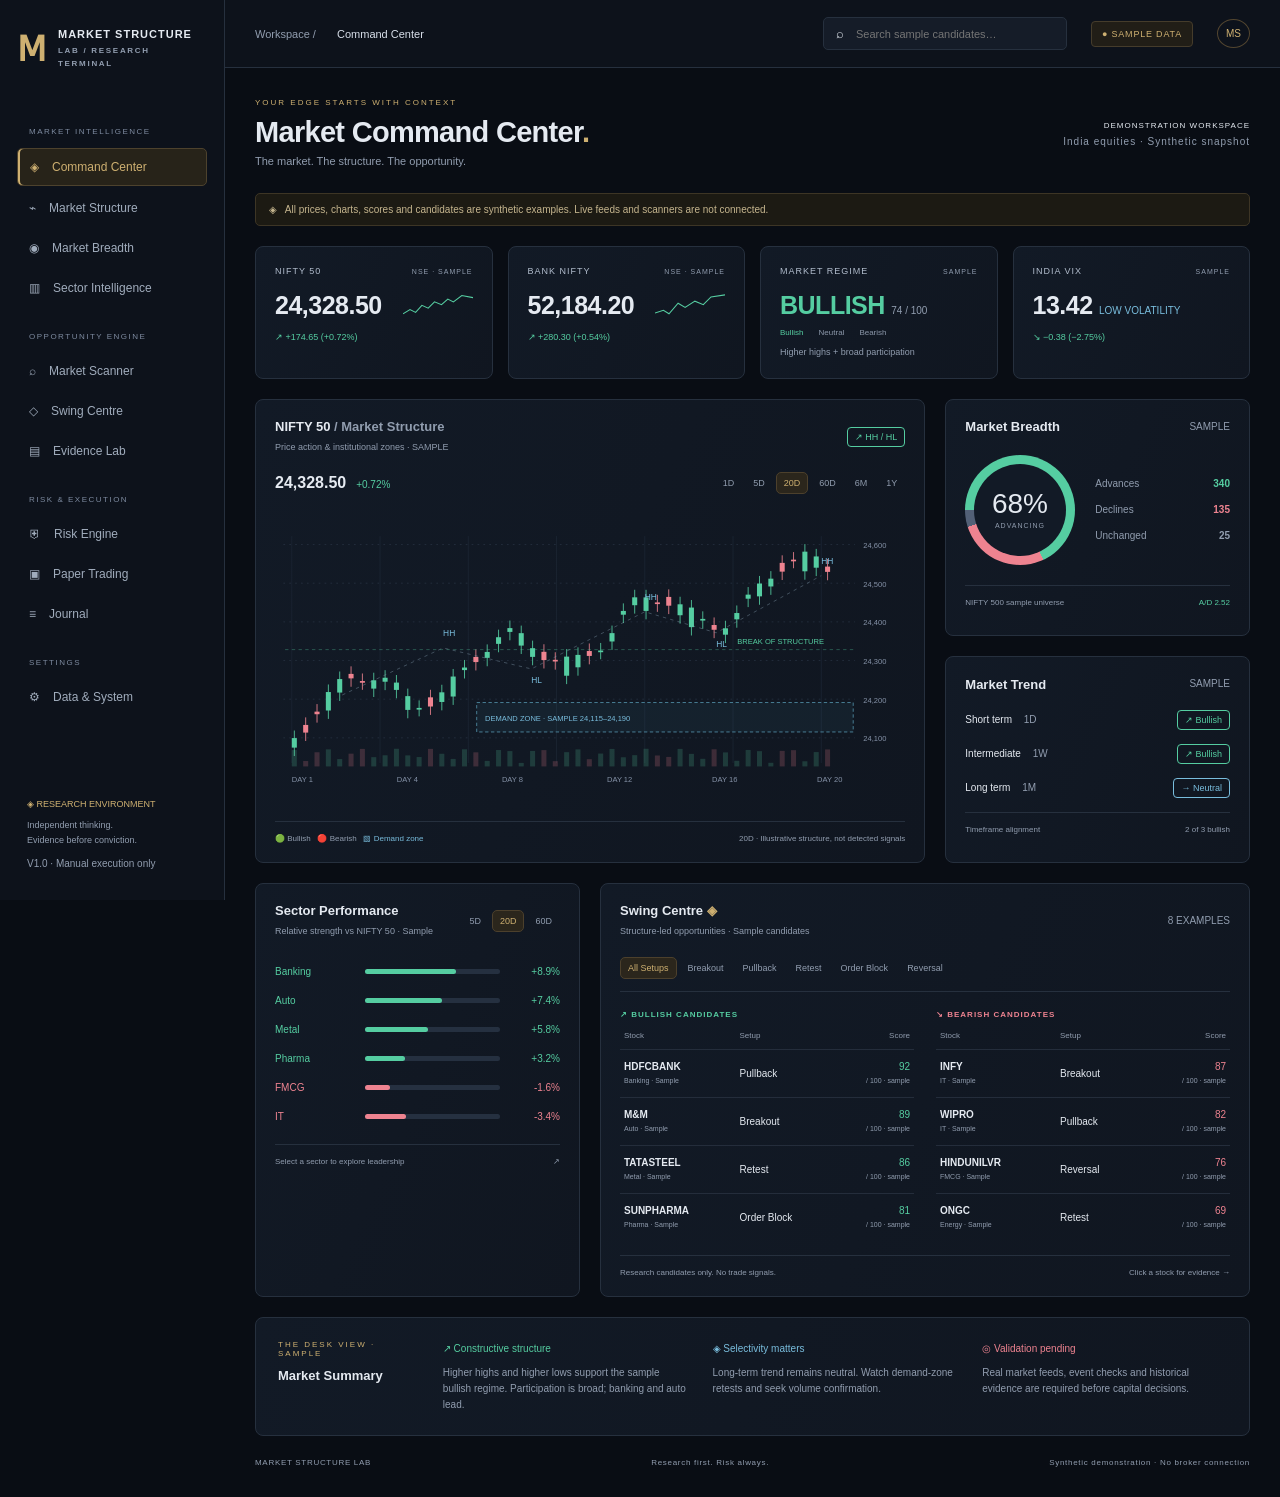
==== commit 03262e95: "Build responsive Market Command Center with synthetic research interactions" ====
--- a/index.html
+++ b/index.html
@@ -1,777 +1,12 @@
-<!DOCTYPE html>
-<html lang="en">
-<head>
-<meta charset="UTF-8">
-<meta name="viewport" content="width=device-width,initial-scale=1.0">
-<title>Market Structure Lab</title>
-
-<style>
-*{box-sizing:border-box;margin:0;padding:0}
-:root{
-  --bg:#07090d;
-  --surface:#0c1016;
-  --surface2:#111720;
-  --surface3:#151d28;
-  --border:#202936;
-  --text:#f4f7fb;
-  --muted:#8490a2;
-  --green:#39e69d;
-  --green2:#20c982;
-  --red:#ff5d78;
-  --amber:#f6b94b;
-  --cyan:#55c8ff;
-}
-body{
-  background:var(--bg);
-  color:var(--text);
-  font-family:Inter,Arial,sans-serif;
-  min-height:100vh;
-}
-button{font:inherit}
-.app{min-height:100vh}
-
-/* HEADER */
-.header{
-  height:68px;
-  border-bottom:1px solid var(--border);
-  display:flex;
-  align-items:center;
-  justify-content:space-between;
-  padding:0 32px;
-  position:sticky;
-  top:0;
-  background:rgba(7,9,13,.96);
-  backdrop-filter:blur(14px);
-  z-index:10;
-}
-.brand{display:flex;align-items:center;gap:14px}
-.logo{
-  width:34px;height:34px;border-radius:9px;
-  display:flex;flex-direction:column;
-  justify-content:center;gap:4px;padding:7px;
-  background:#0f171c;border:1px solid #21483a;
-}
-.logo span{height:3px;border-radius:5px;background:var(--green)}
-.logo span:nth-child(2){width:72%;background:#58d8c7}
-.logo span:nth-child(3){width:45%;background:var(--red)}
-.brand-name{font-weight:800;font-size:17px;letter-spacing:-.3px}
-.brand-sub{font-size:10px;color:var(--muted);letter-spacing:1.5px;margin-top:3px}
-
-.header-right{display:flex;align-items:center;gap:10px}
-.pill{
-  padding:8px 12px;border-radius:999px;border:1px solid var(--border);
-  font-size:10px;font-weight:800;letter-spacing:.6px;color:var(--muted)
-}
-.pill.green{color:var(--green);border-color:#24513f;background:#0e1a16}
-.pill.amber{color:var(--amber);border-color:#55401c;background:#19150d}
-
-/* LAYOUT */
-.shell{display:grid;grid-template-columns:210px 1fr;min-height:calc(100vh - 68px)}
-.sidebar{
-  border-right:1px solid var(--border);
-  padding:24px 14px;
-  background:#080b10;
-}
-.nav-label{
-  color:#556172;font-size:9px;font-weight:800;letter-spacing:1.5px;
-  margin:8px 12px 10px
-}
-.nav-item{
-  display:flex;align-items:center;gap:11px;
-  padding:11px 12px;margin-bottom:5px;border-radius:9px;
-  color:#8f9caf;font-size:13px;cursor:pointer
-}
-.nav-item:hover{background:#10161f;color:white}
-.nav-item.active{
-  background:#121b22;color:white;border:1px solid #1d342c;
-  box-shadow:inset 3px 0 var(--green)
-}
-.nav-icon{width:18px;text-align:center}
-.sidebar-bottom{
-  margin-top:34px;padding:15px 12px;border-top:1px solid var(--border);
-  color:var(--muted);font-size:10px;line-height:1.8
-}
-.dot{display:inline-block;width:6px;height:6px;border-radius:50%;margin-right:6px;background:var(--green)}
-
-.main{padding:26px 28px 60px;max-width:1700px;width:100%;margin:auto}
-.topline{display:flex;justify-content:space-between;align-items:flex-end;margin-bottom:22px}
-.eyebrow{font-size:10px;color:var(--green);font-weight:800;letter-spacing:1.7px;margin-bottom:7px}
-h1{font-size:28px;letter-spacing:-.8px}
-.subtitle{color:var(--muted);font-size:12px;margin-top:6px}
-.timestamp{text-align:right;color:var(--muted);font-size:10px;line-height:1.7}
-
-/* MARKET STRIP */
-.market-strip{
-  display:grid;grid-template-columns:repeat(5,1fr);
-  border:1px solid var(--border);border-radius:13px;
-  background:var(--surface);overflow:hidden;margin-bottom:18px
-}
-.market-cell{padding:15px 18px;border-right:1px solid var(--border)}
-.market-cell:last-child{border-right:0}
-.label{font-size:9px;color:var(--muted);font-weight:800;letter-spacing:1.2px}
-.market-value{font-size:19px;font-weight:800;margin-top:7px}
-.up{color:var(--green)}
-.down{color:var(--red)}
-.warn{color:var(--amber)}
-.small{font-size:10px;color:var(--muted);margin-top:4px}
-
-/* CARDS */
-.grid-main{display:grid;grid-template-columns:1.15fr .85fr;gap:18px;margin-bottom:18px}
-.card{
-  background:var(--surface);border:1px solid var(--border);
-  border-radius:14px;padding:20px
-}
-.card-title-row{display:flex;justify-content:space-between;align-items:center;margin-bottom:18px}
-.card-title{font-size:12px;font-weight:800}
-.card-note{font-size:9px;color:var(--muted)}
-
-.xray{
-  min-height:270px;
-  display:flex;flex-direction:column;justify-content:center;align-items:center;
-  position:relative;overflow:hidden
-}
-.xray:before{
-  content:"";position:absolute;width:300px;height:300px;border-radius:50%;
-  background:radial-gradient(circle,rgba(57,230,157,.08),transparent 67%)
-}
-.bias-scale{display:flex;align-items:flex-end;gap:6px;height:90px;z-index:1}
-.bar{width:12px;border-radius:5px 5px 2px 2px;background:#1b2530}
-.bar.r{background:linear-gradient(to top,#5d1f2d,var(--red))}
-.bar.g{background:linear-gradient(to top,#174d39,var(--green))}
-.bias-title{font-size:34px;font-weight:900;margin-top:20px;z-index:1}
-.bias-sub{color:var(--muted);font-size:11px;margin-top:5px;z-index:1}
-
-/* SECTORS */
-.sectors{display:flex;flex-direction:column;gap:10px}
-.sector{
-  display:grid;grid-template-columns:90px 1fr 42px;
-  align-items:center;gap:12px;padding:10px 12px;
-  border-radius:9px;background:#0e141c
-}
-.sector-name{font-size:11px;font-weight:700}
-.track{height:5px;background:#1b2430;border-radius:20px;overflow:hidden}
-.fill{height:100%;border-radius:20px;background:linear-gradient(90deg,#24ce87,#5fe8c3)}
-.fill.red{background:linear-gradient(90deg,#8c2940,#ff5d78)}
-.score{text-align:right;font-size:11px;font-weight:800}
-
-/* OPPORTUNITY BOARD */
-.board{margin-bottom:18px}
-.board-grid{display:grid;grid-template-columns:1fr 1fr;gap:16px}
-.side-title{font-size:10px;font-weight:900;letter-spacing:1.2px;margin-bottom:10px}
-.stock-row{
-  display:grid;grid-template-columns:28px 110px 1fr 45px 55px;
-  gap:9px;align-items:center;padding:11px 10px;
-  border-bottom:1px solid #18212c;cursor:pointer;border-radius:8px
-}
-.stock-row:hover{background:#101720}
-.rank{color:#526071;font-size:10px}
-.stock{font-size:12px;font-weight:800}
-.stock-sector{font-size:9px;color:var(--muted)}
-.mini-track{height:4px;background:#1b2530;border-radius:20px;overflow:hidden}
-.mini-fill{height:100%;background:var(--green);border-radius:20px}
-.mini-fill.red{background:var(--red)}
-.grade{text-align:center;font-size:11px;font-weight:900}
-.status{
-  font-size:8px;font-weight:900;text-align:center;padding:5px 6px;border-radius:6px;
-  background:#10251c;color:var(--green)
-}
-.status.red{background:#2a1218;color:var(--red)}
-.status.amber{background:#2a2110;color:var(--amber)}
-
-/* STOCK WORKSPACE */
-.workspace{margin-bottom:18px}
-.stock-head{
-  display:flex;justify-content:space-between;align-items:center;
-  padding-bottom:16px;border-bottom:1px solid var(--border)
-}
-.stock-name-big{font-size:24px;font-weight:900}
-.stock-meta{color:var(--muted);font-size:10px;margin-top:5px}
-.big-score{font-size:32px;font-weight:900;color:var(--green);text-align:right}
-.big-score span{font-size:11px;color:var(--muted)}
-.grade-pill{
-  display:inline-block;margin-top:4px;padding:5px 9px;border-radius:6px;
-  background:#10251c;color:var(--green);font-size:9px;font-weight:900
-}
-
-.chart-wrap{
-  margin-top:18px;height:370px;background:#090d12;border:1px solid #18212c;
-  border-radius:12px;position:relative;overflow:hidden;padding:18px
-}
-.chart-grid{
-  position:absolute;inset:0;
-  background-image:
-    linear-gradient(#151c25 1px,transparent 1px),
-    linear-gradient(90deg,#151c25 1px,transparent 1px);
-  background-size:100% 54px,90px 100%;opacity:.55
-}
-.resistance,.liquidity{
-  position:absolute;left:4%;right:4%;height:1px;border-top:1px dashed
-}
-.resistance{top:20%;border-color:#667386;color:#9aa6b6}
-.liquidity{bottom:18%;border-color:var(--amber);color:var(--amber)}
-.line-label{
-  position:absolute;right:0;top:-17px;font-size:9px;font-weight:700
-}
-.ob{
-  position:absolute;left:34%;right:17%;bottom:28%;height:60px;
-  border:1px solid #27855f;background:rgba(57,230,157,.10);
-  border-radius:3px
-}
-.ob-label{
-  position:absolute;left:10px;top:8px;color:var(--green);
-  font-size:9px;font-weight:800
-}
-.candles{
-  position:absolute;left:9%;right:8%;bottom:22%;height:55%;
-  display:flex;align-items:flex-end;gap:13px
-}
-.candle{width:9px;position:relative;background:var(--green);border-radius:1px}
-.candle.red{background:var(--red)}
-.candle:before{
-  content:"";position:absolute;width:1px;background:inherit;
-  left:4px;top:-12px;height:calc(100% + 24px)
-}
-.candle:nth-child(1){height:18%}.candle:nth-child(2){height:24%}
-.candle:nth-child(3){height:31%}.candle:nth-child(4){height:27%}
-.candle:nth-child(5){height:40%}.candle:nth-child(6){height:52%}
-.candle:nth-child(7){height:48%}.candle:nth-child(8){height:64%}
-.candle:nth-child(9){height:78%}.candle:nth-child(10){height:88%}
-.candle:nth-child(11){height:80%}.candle:nth-child(12){height:71%}
-.candle:nth-child(13){height:67%}.candle:nth-child(14){height:61%}
-.candle:nth-child(15){height:72%}.candle:nth-child(16){height:77%}
-.candle:nth-child(17){height:69%}
-
-.timeframes{display:flex;gap:7px;margin-top:12px}
-.tf{
-  padding:6px 10px;background:#10161e;border:1px solid var(--border);
-  border-radius:6px;font-size:9px;color:var(--muted)
-}
-.tf.active{color:var(--green);border-color:#24513f}
-
-/* INTELLIGENCE */
-.intel-grid{display:grid;grid-template-columns:1fr 1fr 1fr;gap:18px;margin-bottom:18px}
-.metric-row{
-  display:grid;grid-template-columns:1fr 45px 70px;
-  gap:8px;align-items:center;padding:9px 0;border-bottom:1px solid #18212c
-}
-.metric-row:last-child{border-bottom:0}
-.metric-name{font-size:10px;color:#b8c1ce}
-.metric-num{font-size:11px;font-weight:900}
-.metric-state{font-size:8px;font-weight:900;text-align:right;color:var(--green)}
-.metric-state.amber{color:var(--amber)}
-
-.evidence-grid{display:grid;grid-template-columns:1fr 1fr;gap:10px}
-.ev{
-  background:#0e141c;padding:11px;border-radius:8px;border:1px solid #18212c
-}
-.ev-label{font-size:8px;color:var(--muted);letter-spacing:.8px}
-.ev-value{font-size:17px;font-weight:900;margin-top:5px}
-
-.risk-highlight{
-  padding:15px;border-radius:10px;background:#0d1b16;border:1px solid #1d4938;
-  text-align:center;margin-bottom:12px
-}
-.risk-big{font-size:30px;font-weight:900;color:var(--green)}
-.risk-caption{font-size:8px;color:var(--muted);margin-top:3px}
-
-/* BOTTOM */
-.bottom-grid{display:grid;grid-template-columns:1fr 1fr;gap:18px}
-.concern{
-  padding:10px 0;border-bottom:1px solid #18212c;
-  font-size:10px;display:flex;gap:8px
-}
-.concern:last-child{border-bottom:0}
-.check{color:var(--green)}
-.alert{color:var(--amber)}
-
-.desk{
-  background:
-  radial-gradient(circle at 90% 10%,rgba(57,230,157,.08),transparent 35%),
-  var(--surface);
-  border-color:#24513f
-}
-.desk-top{display:flex;justify-content:space-between;align-items:flex-start}
-.desk-score{font-size:54px;font-weight:900;letter-spacing:-2px}
-.desk-score span{font-size:13px;color:var(--muted)}
-.verdict{
-  margin-top:14px;display:inline-block;padding:9px 13px;border-radius:7px;
-  background:#2a2110;color:var(--amber);font-size:10px;font-weight:900
-}
-.desk-copy{font-size:10px;color:#a9b4c2;line-height:1.7;margin-top:16px}
-.zone{
-  margin-top:16px;padding:13px;background:#0b1512;border:1px solid #1f4436;
-  border-radius:9px
-}
-.zone-label{font-size:8px;color:var(--muted);letter-spacing:1px}
-.zone-value{font-size:18px;font-weight:900;color:var(--green);margin-top:5px}
-
-/* DISCLAIMER */
-.disclaimer{
-  margin-top:18px;border:1px solid #493718;background:#151109;
-  color:#d7ad5a;padding:12px 15px;border-radius:9px;
-  font-size:9px;line-height:1.6
-}
-
-@media(max-width:1100px){
-  .shell{grid-template-columns:1fr}
-  .sidebar{display:none}
-  .grid-main,.intel-grid,.bottom-grid{grid-template-columns:1fr}
-  .market-strip{grid-template-columns:repeat(2,1fr)}
-}
-</style>
-</head>
-
-<body>
-<div class="app">
-
-<header class="header">
-  <div class="brand">
-    <div class="logo"><span></span><span></span><span></span></div>
-    <div>
-      <div class="brand-name">Market Structure Lab</div>
-      <div class="brand-sub">SWING RESEARCH TERMINAL</div>
-    </div>
-  </div>
-  <div class="header-right">
-    <div class="pill green">● SYSTEM ONLINE</div>
-    <div class="pill amber">SYNTHETIC DATA</div>
-    <div class="pill">PAPER TRADING ONLY</div>
-  </div>
-</header>
-
-<div class="shell">
-
-<aside class="sidebar">
-  <div class="nav-label">RESEARCH DESK</div>
-  <div class="nav-item active"><span class="nav-icon">◈</span>Command Center</div>
-  <div class="nav-item"><span class="nav-icon">⌕</span>Market Scanner</div>
-  <div class="nav-item"><span class="nav-icon">◇</span>Setups</div>
-  <div class="nav-item"><span class="nav-icon">▥</span>Charts & Structure</div>
-
-  <div class="nav-label" style="margin-top:25px">VALIDATION</div>
-  <div class="nav-item"><span class="nav-icon">◫</span>Backtest Lab</div>
-  <div class="nav-item"><span class="nav-icon">◆</span>Risk Engine</div>
-  <div class="nav-item"><span class="nav-icon">◉</span>Evidence Lab</div>
-
-  <div class="nav-label" style="margin-top:25px">OPERATIONS</div>
-  <div class="nav-item"><span class="nav-icon">▤</span>Paper Trading</div>
-  <div class="nav-item"><span class="nav-icon">▦</span>Journal</div>
-  <div class="nav-item"><span class="nav-icon">⚙</span>Settings</div>
-
-  <div class="sidebar-bottom">
-    <div><span class="dot"></span>Research Engine Online</div>
-    <div>Execution: Manual only</div>
-    <div>Broker connection: Disabled</div>
-    <div>Live feed: Not connected</div>
-  </div>
-</aside>
-
-<main class="main">
-
-<div class="topline">
-  <div>
-    <div class="eyebrow">INSTITUTIONAL RESEARCH DESK</div>
-    <h1>Market Command Center</h1>
-    <div class="subtitle">Market → Sector → Stock → Structure → Evidence → Risk → Decision</div>
-  </div>
-  <div class="timestamp">
-    DEMONSTRATION ENVIRONMENT<br>
-    DATA STATUS: SYNTHETIC / NOT LIVE
-  </div>
-</div>
-
-<section class="market-strip">
-  <div class="market-cell">
-    <div class="label">NIFTY 50</div>
-    <div class="market-value up">+0.72%</div>
-    <div class="small">Illustrative</div>
-  </div>
-  <div class="market-cell">
-    <div class="label">BANK NIFTY</div>
-    <div class="market-value up">+0.54%</div>
-    <div class="small">Illustrative</div>
-  </div>
-  <div class="market-cell">
-    <div class="label">MARKET BREADTH</div>
-    <div class="market-value up">68%</div>
-    <div class="small">Advancing participation</div>
-  </div>
-  <div class="market-cell">
-    <div class="label">REGIME</div>
-    <div class="market-value up">BULLISH</div>
-    <div class="small">Synthetic classification</div>
-  </div>
-  <div class="market-cell">
-    <div class="label">PORTFOLIO HEAT</div>
-    <div class="market-value">0.00%</div>
-    <div class="small">No live capital</div>
-  </div>
-</section>
-
-<div class="grid-main">
-
-<section class="card">
-  <div class="card-title-row">
-    <div>
-      <div class="card-title">Market X-Ray</div>
-      <div class="card-note">Directional participation & structure</div>
-    </div>
-    <div class="pill green">BULLISH BIAS</div>
-  </div>
-
-  <div class="xray">
-    <div class="bias-scale">
-      <div class="bar r" style="height:25px"></div>
-      <div class="bar r" style="height:38px"></div>
-      <div class="bar r" style="height:51px"></div>
-      <div class="bar r" style="height:65px"></div>
-      <div class="bar" style="height:43px"></div>
-      <div class="bar" style="height:34px"></div>
-      <div class="bar" style="height:48px"></div>
-      <div class="bar g" style="height:62px"></div>
-      <div class="bar g" style="height:76px"></div>
-      <div class="bar g" style="height:88px"></div>
-      <div class="bar g" style="height:72px"></div>
-      <div class="bar g" style="height:55px"></div>
-    </div>
-    <div class="bias-title up">BULLISH 74%</div>
-    <div class="bias-sub">Higher-timeframe structure + participation aligned</div>
-  </div>
-</section>
-
-<section class="card">
-  <div class="card-title-row">
-    <div>
-      <div class="card-title">Sector Flow</div>
-      <div class="card-note">Relative leadership ranking</div>
-    </div>
-    <div class="card-note">SYNTHETIC</div>
-  </div>
-
-  <div class="sectors">
-    <div class="sector">
-      <div class="sector-name">BANKING</div>
-      <div class="track"><div class="fill" style="width:89%"></div></div>
-      <div class="score up">89 ↑</div>
-    </div>
-    <div class="sector">
-      <div class="sector-name">AUTO</div>
-      <div class="track"><div class="fill" style="width:84%"></div></div>
-      <div class="score up">84 ↑</div>
-    </div>
-    <div class="sector">
-      <div class="sector-name">METAL</div>
-      <div class="track"><div class="fill" style="width:78%"></div></div>
-      <div class="score up">78 ↑</div>
-    </div>
-    <div class="sector">
-      <div class="sector-name">PHARMA</div>
-      <div class="track"><div class="fill" style="width:64%"></div></div>
-      <div class="score">64 →</div>
-    </div>
-    <div class="sector">
-      <div class="sector-name">FMCG</div>
-      <div class="track"><div class="fill" style="width:58%"></div></div>
-      <div class="score">58 →</div>
-    </div>
-    <div class="sector">
-      <div class="sector-name">IT</div>
-      <div class="track"><div class="fill red" style="width:43%"></div></div>
-      <div class="score down">43 ↓</div>
-    </div>
-  </div>
-</section>
-
-</div>
-
-<section class="card board">
-  <div class="card-title-row">
-    <div>
-      <div class="card-title">Swing Opportunity Board</div>
-      <div class="card-note">Strongest research candidates ranked first</div>
-    </div>
-    <div class="pill">NO TRADE SIGNAL</div>
-  </div>
-
-  <div class="board-grid">
-
-    <div>
-      <div class="side-title up">↗ BULLISH CANDIDATES</div>
-
-      <div class="stock-row">
-        <div class="rank">01</div>
-        <div><div class="stock">DEMO-A</div><div class="stock-sector">BANKING</div></div>
-        <div class="mini-track"><div class="mini-fill" style="width:92%"></div></div>
-        <div class="grade up">92</div>
-        <div class="status">A</div>
-      </div>
-
-      <div class="stock-row">
-        <div class="rank">02</div>
-        <div><div class="stock">DEMO-B</div><div class="stock-sector">AUTO</div></div>
-        <div class="mini-track"><div class="mini-fill" style="width:89%"></div></div>
-        <div class="grade up">89</div>
-        <div class="status">A</div>
-      </div>
-
-      <div class="stock-row">
-        <div class="rank">03</div>
-        <div><div class="stock">DEMO-C</div><div class="stock-sector">METAL</div></div>
-        <div class="mini-track"><div class="mini-fill" style="width:86%"></div></div>
-        <div class="grade up">86</div>
-        <div class="status amber">WATCH</div>
-      </div>
-
-      <div class="stock-row">
-        <div class="rank">04</div>
-        <div><div class="stock">DEMO-D</div><div class="stock-sector">PHARMA</div></div>
-        <div class="mini-track"><div class="mini-fill" style="width:81%"></div></div>
-        <div class="grade up">81</div>
-        <div class="status amber">WATCH</div>
-      </div>
-    </div>
-
-    <div>
-      <div class="side-title down">↘ BEARISH CANDIDATES</div>
-
-      <div class="stock-row">
-        <div class="rank">01</div>
-        <div><div class="stock">DEMO-X</div><div class="stock-sector">IT</div></div>
-        <div class="mini-track"><div class="mini-fill red" style="width:87%"></div></div>
-        <div class="grade down">87</div>
-        <div class="status red">A</div>
-      </div>
-
-      <div class="stock-row">
-        <div class="rank">02</div>
-        <div><div class="stock">DEMO-Y</div><div class="stock-sector">IT</div></div>
-        <div class="mini-track"><div class="mini-fill red" style="width:82%"></div></div>
-        <div class="grade down">82</div>
-        <div class="status red">B</div>
-      </div>
-
-      <div class="stock-row">
-        <div class="rank">03</div>
-        <div><div class="stock">DEMO-Z</div><div class="stock-sector">FMCG</div></div>
-        <div class="mini-track"><div class="mini-fill red" style="width:76%"></div></div>
-        <div class="grade down">76</div>
-        <div class="status amber">WATCH</div>
-      </div>
-
-      <div class="stock-row">
-        <div class="rank">04</div>
-        <div><div class="stock">DEMO-Q</div><div class="stock-sector">ENERGY</div></div>
-        <div class="mini-track"><div class="mini-fill red" style="width:69%"></div></div>
-        <div class="grade down">69</div>
-        <div class="status amber">WATCH</div>
-      </div>
-    </div>
-
-  </div>
-</section>
-
-<section class="card workspace">
-  <div class="stock-head">
-    <div>
-      <div class="eyebrow">SELECTED RESEARCH CANDIDATE</div>
-      <div class="stock-name-big">DEMO-A</div>
-      <div class="stock-meta">Banking • Synthetic Instrument • Swing Research</div>
-    </div>
-    <div>
-      <div class="big-score">92<span>/100</span></div>
-      <div class="grade-pill">A-GRADE SETUP</div>
-    </div>
-  </div>
-
-  <div class="chart-wrap">
-    <div class="chart-grid"></div>
-
-    <div class="resistance">
-      <div class="line-label">RESISTANCE / TARGET ZONE</div>
-    </div>
-
-    <div class="liquidity">
-      <div class="line-label">LIQUIDITY / INVALIDATION AREA</div>
-    </div>
-
-    <div class="ob">
-      <div class="ob-label">DEMAND / ORDER BLOCK</div>
-    </div>
-
-    <div class="candles">
-      <div class="candle"></div>
-      <div class="candle"></div>
-      <div class="candle red"></div>
-      <div class="candle"></div>
-      <div class="candle"></div>
-      <div class="candle"></div>
-      <div class="candle red"></div>
-      <div class="candle"></div>
-      <div class="candle"></div>
-      <div class="candle"></div>
-      <div class="candle red"></div>
-      <div class="candle red"></div>
-      <div class="candle red"></div>
-      <div class="candle"></div>
-      <div class="candle"></div>
-      <div class="candle red"></div>
-      <div class="candle"></div>
-    </div>
-  </div>
-
-  <div class="timeframes">
-    <div class="tf active">1D</div>
-    <div class="tf">4H</div>
-    <div class="tf">1H</div>
-    <div class="tf">STRUCTURE: HH → HL → HH</div>
-    <div class="tf">BOS ✓</div>
-    <div class="tf">CHOCH —</div>
-  </div>
-</section>
-
-<div class="intel-grid">
-
-<section class="card">
-  <div class="card-title-row">
-    <div>
-      <div class="card-title">Conviction Stack</div>
-      <div class="card-note">Multi-factor setup assessment</div>
-    </div>
-  </div>
-
-  <div class="metric-row"><div class="metric-name">Price Structure</div><div class="metric-num">94</div><div class="metric-state">STRONG</div></div>
-  <div class="metric-row"><div class="metric-name">Relative Strength</div><div class="metric-num">91</div><div class="metric-state">STRONG</div></div>
-  <div class="metric-row"><div class="metric-name">Sector Alignment</div><div class="metric-num">89</div><div class="metric-state">STRONG</div></div>
-  <div class="metric-row"><div class="metric-name">Volume Confirmation</div><div class="metric-num">83</div><div class="metric-state">CONFIRMED</div></div>
-  <div class="metric-row"><div class="metric-name">Order Block Quality</div><div class="metric-num">90</div><div class="metric-state">VALID</div></div>
-  <div class="metric-row"><div class="metric-name">Liquidity Context</div><div class="metric-num">86</div><div class="metric-state">FAVORABLE</div></div>
-  <div class="metric-row"><div class="metric-name">OI / Derivatives</div><div class="metric-num">71</div><div class="metric-state amber">SUPPORTING</div></div>
-  <div class="metric-row"><div class="metric-name">Event Risk</div><div class="metric-num">80</div><div class="metric-state">CLEAR</div></div>
-</section>
-
-<section class="card">
-  <div class="card-title-row">
-    <div>
-      <div class="card-title">Historical Evidence</div>
-      <div class="card-note">Illustrative backtest output</div>
-    </div>
-    <div class="pill amber">NOT VALIDATED</div>
-  </div>
-
-  <div class="evidence-grid">
-    <div class="ev"><div class="ev-label">COMPARABLE SETUPS</div><div class="ev-value">146</div></div>
-    <div class="ev"><div class="ev-label">WIN RATE</div><div class="ev-value">61.0%</div></div>
-    <div class="ev"><div class="ev-label">AVG WINNER</div><div class="ev-value up">+2.3R</div></div>
-    <div class="ev"><div class="ev-label">AVG LOSER</div><div class="ev-value down">-1.0R</div></div>
-    <div class="ev"><div class="ev-label">EXPECTANCY</div><div class="ev-value up">+1.01R</div></div>
-    <div class="ev"><div class="ev-label">PROFIT FACTOR</div><div class="ev-value">2.21</div></div>
-    <div class="ev"><div class="ev-label">MAX DRAWDOWN</div><div class="ev-value down">-7.8R</div></div>
-    <div class="ev"><div class="ev-label">95% CI</div><div class="ev-value">53–69%</div></div>
-  </div>
-</section>
-
-<section class="card">
-  <div class="card-title-row">
-    <div>
-      <div class="card-title">Risk Engine</div>
-      <div class="card-note">Risk has veto authority</div>
-    </div>
-  </div>
-
-  <div class="risk-highlight">
-    <div class="risk-big">₹500</div>
-    <div class="risk-caption">MAXIMUM ILLUSTRATIVE RISK</div>
-  </div>
-
-  <div class="metric-row"><div class="metric-name">Model Capital</div><div class="metric-num">₹1L</div><div class="metric-state">DEMO</div></div>
-  <div class="metric-row"><div class="metric-name">Risk / Trade</div><div class="metric-num">0.50%</div><div class="metric-state">PASS</div></div>
-  <div class="metric-row"><div class="metric-name">Potential R:R</div><div class="metric-num">1:4.0</div><div class="metric-state">PASS</div></div>
-  <div class="metric-row"><div class="metric-name">Portfolio Heat</div><div class="metric-num">0.00%</div><div class="metric-state">LOW</div></div>
-  <div class="metric-row"><div class="metric-name">Correlation Risk</div><div class="metric-num">LOW</div><div class="metric-state">PASS</div></div>
-  <div class="metric-row"><div class="metric-name">Risk Verdict</div><div class="metric-num">—</div><div class="metric-state amber">DEMO</div></div>
-</section>
-
-</div>
-
-<div class="bottom-grid">
-
-<section class="card">
-  <div class="card-title-row">
-    <div>
-      <div class="card-title">Devil's Advocate</div>
-      <div class="card-note">Designed to reject weak trades</div>
-    </div>
-    <div class="pill amber">2 CONCERNS</div>
-  </div>
-
-  <div class="concern"><span class="alert">⚠</span><span>Price is currently extended from the preferred demand zone.</span></div>
-  <div class="concern"><span class="check">✓</span><span>Higher-timeframe market regime supports the setup.</span></div>
-  <div class="concern"><span class="check">✓</span><span>Sector leadership and relative strength are aligned.</span></div>
-  <div class="concern"><span class="alert">⚠</span><span>Nearby resistance reduces reward if entry is chased.</span></div>
-  <div class="concern"><span class="check">✓</span><span>Structure remains HH/HL with no bearish CHOCH detected.</span></div>
-</section>
-
-<section class="card desk">
-  <div class="desk-top">
-    <div>
-      <div class="eyebrow">HEAD OF DESK</div>
-      <div class="desk-score">92<span>/100</span></div>
-      <div class="verdict">WAIT FOR RETEST</div>
-    </div>
-    <div class="pill green">RESEARCH ONLY</div>
-  </div>
-
-  <div class="desk-copy">
-    Market regime, sector leadership and price structure are aligned in this synthetic example.
-    The setup is not authorized for entry because price is outside the preferred research zone.
-    Risk engine and historical evidence must be validated with real data before any capital decision.
-  </div>
-
-  <div class="zone">
-    <div class="zone-label">PREFERRED RESEARCH CONDITION</div>
-    <div class="zone-value">RETEST DEMAND ZONE</div>
-  </div>
-</section>
-
-</div>
-
-<div class="disclaimer">
-  <strong>RESEARCH INTEGRITY:</strong>
-  All securities, scores, market values, historical statistics and chart structures displayed on this page are synthetic demonstration data.
-  Live NSE market data, validated backtesting, derivatives feeds, news/event feeds and broker execution are not connected.
-  This interface does not provide a real trading recommendation.
-</div>
-
-</main>
-</div>
-</div>
-
-<script>
-document.querySelectorAll('.nav-item').forEach(item=>{
-  item.addEventListener('click',()=>{
-    document.querySelectorAll('.nav-item').forEach(x=>x.classList.remove('active'));
-    item.classList.add('active');
-  });
-});
-
-document.querySelectorAll('.stock-row').forEach(row=>{
-  row.addEventListener('click',()=>{
-    document.querySelectorAll('.stock-row').forEach(x=>x.style.background='');
-    row.style.background='#121b22';
-  });
-});
-
-document.querySelectorAll('.tf').forEach(tf=>{
-  tf.addEventListener('click',()=>{
-    if(['1D','4H','1H'].includes(tf.textContent)){
-      document.querySelectorAll('.tf').forEach(x=>{
-        if(['1D','4H','1H'].includes(x.textContent)) x.classList.remove('active');
-      });
-      tf.classList.add('active');
-    }
-  });
-});
-</script>
-
-</body>
-</html>
+<!doctype html>
+<html lang="en"><head><meta charset="utf-8"><meta name="viewport" content="width=device-width,initial-scale=1"><meta name="description" content="Market Structure Lab synthetic research terminal"><title>Market Command Center | MSL</title><link rel="stylesheet" href="styles.css"></head><body>
+<aside id="sidebar"><a class="brand" href="#"><b>Ⅿ</b><span>MARKET STRUCTURE<small>LAB / RESEARCH TERMINAL</small></span></a><nav id="navigation" aria-label="Main navigation"></nav><div class="sidebar-foot"><span class="gold">◈ RESEARCH ENVIRONMENT</span><p>Independent thinking.<br>Evidence before conviction.</p><small>V1.0 · Manual execution only</small></div></aside>
+<div class="shell"><header><button id="menu" aria-label="Toggle navigation" aria-expanded="false">☰</button><div class="breadcrumb">Workspace / <b>Command Center</b></div><label class="search">⌕ <input id="search" aria-label="Search sample candidates" placeholder="Search sample candidates…"></label><button id="data-status" class="sample">● SAMPLE DATA</button><span class="avatar">MS</span></header><main>
+<div class="heading"><div><div class="eyebrow">YOUR EDGE STARTS WITH CONTEXT</div><h1>Market Command Center<span class="gold">.</span></h1><p>The market. The structure. The opportunity.</p></div><div class="session">DEMONSTRATION WORKSPACE<br><small>India equities · Synthetic snapshot</small></div></div>
+<div class="notice">◈ &nbsp; All prices, charts, scores and candidates are synthetic examples. Live feeds and scanners are not connected.</div>
+<section class="kpis" aria-label="Sample market overview"><article class="card kpi"><div class="label">NIFTY 50 <small>NSE · SAMPLE</small></div><div class="value">24,328.50 <svg class="spark" viewBox="0 0 100 35"><path d="M0 30 10 24 18 28 27 18 36 22 45 13 55 17 64 9 72 13 84 4 100 7"/></svg></div><small class="green">↗ +174.65 (+0.72%)</small></article><article class="card kpi"><div class="label">BANK NIFTY <small>NSE · SAMPLE</small></div><div class="value">52,184.20<svg class="spark" viewBox="0 0 100 35"><path d="M0 29 12 25 20 30 33 15 43 21 57 12 69 17 80 6 100 3"/></svg></div><small class="green">↗ +280.30 (+0.54%)</small></article><article class="card kpi"><div class="label">MARKET REGIME <small>SAMPLE</small></div><div class="value green">BULLISH <small>74 / 100</small></div><div class="regime-scale"><span class="green">Bullish</span><span>Neutral</span><span>Bearish</span></div><small>Higher highs + broad participation</small></article><article class="card kpi"><div class="label">INDIA VIX <small>SAMPLE</small></div><div class="value">13.42 <small class="cyan">LOW VOLATILITY</small></div><small class="green">↘ −0.38 (−2.75%)</small></article></section>
+<div class="primary-grid"><section class="card" id="structure"><div class="card-head"><div><h2>NIFTY 50 <span style="color:var(--muted)">/ Market Structure</span></h2><p>Price action & institutional zones · SAMPLE</p></div><span class="badge green">↗ HH / HL</span></div><div class="chart-toolbar"><span><b>24,328.50</b><span class="green">+0.72%</span></span><div class="tabs" id="chart-periods" aria-label="Chart period"></div></div><div class="chart" id="chart"></div><div class="footnote"><span>🟢 Bullish &nbsp; 🔴 Bearish &nbsp; <span class="cyan">▧ Demand zone</span></span><span id="chart-caption"></span></div></section>
+<div class="right-stack"><section class="card" id="breadth"><div class="card-head"><h2>Market Breadth</h2><small>SAMPLE</small></div><div class="breadth-main"><div class="donut"><div><b>68%</b><small>ADVANCING</small></div></div><div class="breadth-values"><p>Advances <b class="green">340</b></p><p>Declines <b class="red">135</b></p><p>Unchanged <b>25</b></p></div></div><div class="footnote">NIFTY 500 sample universe <span class="green">A/D 2.52</span></div></section><section class="card" id="trend"><div class="card-head"><h2>Market Trend</h2><small>SAMPLE</small></div><div class="trend-row"><span>Short term <small>1D</small></span><span class="badge green">↗ Bullish</span></div><div class="trend-row"><span>Intermediate <small>1W</small></span><span class="badge green">↗ Bullish</span></div><div class="trend-row"><span>Long term <small>1M</small></span><span class="badge cyan">→ Neutral</span></div><div class="footnote">Timeframe alignment <span>2 of 3 bullish</span></div></section></div></div>
+<div class="secondary-grid"><section class="card" id="sectors"><div class="card-head"><div><h2>Sector Performance</h2><p>Relative strength vs NIFTY 50 · Sample</p></div><div class="tabs" id="sector-periods" aria-label="Sector period"></div></div><div id="sector-list"></div><div class="footnote">Select a sector to explore leadership <span>↗</span></div></section><section class="card" id="swing"><div class="card-head"><div><h2>Swing Centre <span class="gold">◈</span></h2><p>Structure-led opportunities · Sample candidates</p></div><small id="candidate-count"></small></div><div class="tabs setup-tabs" id="setup-filters" aria-label="Setup filter"></div><div class="candidate-grid"><div><h3 class="green">↗ BULLISH CANDIDATES</h3><div id="bullish-table"></div></div><div><h3 class="red">↘ BEARISH CANDIDATES</h3><div id="bearish-table"></div></div></div><div class="footnote">Research candidates only. No trade signals. <span>Click a stock for evidence →</span></div></section></div>
+<section class="card summary" id="summary"><div><div class="eyebrow">THE DESK VIEW · SAMPLE</div><h2>Market Summary</h2></div><div><span class="green">↗ Constructive structure</span><p>Higher highs and higher lows support the sample bullish regime. Participation is broad; banking and auto lead.</p></div><div><span class="cyan">◈ Selectivity matters</span><p>Long-term trend remains neutral. Watch demand-zone retests and seek volume confirmation.</p></div><div><span class="red">◎ Validation pending</span><p>Real market feeds, event checks and historical evidence are required before capital decisions.</p></div></section><footer>MARKET STRUCTURE LAB <span>Research first. Risk always.</span><span>Synthetic demonstration · No broker connection</span></footer></main></div>
+<dialog id="detail"><div class="dialog-top"><span class="sample">SYNTHETIC RESEARCH</span><button id="close-detail" aria-label="Close details">✕</button></div><div id="detail-content"></div></dialog><script src="app.js"></script></body></html>
--- a/styles.css
+++ b/styles.css
@@ -0,0 +1,7 @@
+:root{color-scheme:dark;--bg:#090d14;--panel:#111722;--line:#26303e;--muted:#919daf;--gold:#ceb071;--green:#55cda1;--red:#ee8390;--cyan:#79bddd}*{box-sizing:border-box}body{margin:0;background:var(--bg);color:#e5eaf1;font:13px 'Segoe UI',Arial,sans-serif}button,input{font:inherit}button,a{color:inherit;cursor:pointer}button{background:transparent;border:1px solid var(--line);border-radius:5px;padding:7px 10px}button:hover,a:hover{background:#202937}button:focus-visible,a:focus-visible,input:focus-visible{outline:2px solid var(--gold);outline-offset:3px}a{text-decoration:none}p,small{color:var(--muted);line-height:1.6}small{font-size:10px}.green{color:var(--green)}.red{color:var(--red)}.cyan{color:var(--cyan)}.gold{color:var(--gold)}aside{position:fixed;inset:0 auto 0 0;width:225px;background:#0d121b;border-right:1px solid var(--line);padding:28px 17px;display:flex;flex-direction:column;z-index:30}.brand{display:flex;gap:11px;align-items:center;font-size:11px;letter-spacing:1px;font-weight:600}.brand b{font-size:34px;color:var(--gold)}.brand small{display:block;font-size:8px;letter-spacing:1.7px;margin-top:5px}nav{margin-top:30px}.nav-label{font-size:8px;letter-spacing:1.5px;color:#7e8ba0;margin:26px 12px 12px}.nav-link{display:flex;gap:13px;padding:11px 12px;margin:4px 0;font-size:12px;color:#a0acbc;border-radius:5px}.nav-link.active{background:#272319;border:1px solid #4d422d;color:var(--gold);box-shadow:inset 2px 0 var(--gold)}.sidebar-foot{margin-top:auto;padding:30px 10px 0;font-size:9px}.shell{margin-left:225px}header{height:68px;padding:0 30px;border-bottom:1px solid var(--line);display:flex;align-items:center;gap:24px;background:#0d121b;position:sticky;top:0;z-index:20}.breadcrumb{font-size:11px;color:var(--muted)}.breadcrumb b{color:#d9e0eb;font-weight:500;margin-left:18px}.search{margin-left:auto;border:1px solid var(--line);background:#151c28;border-radius:5px;padding:8px 12px;display:flex;gap:10px}.search input{background:transparent;border:0;color:#e5eaf1;width:200px;font-size:11px}.sample{color:var(--gold);font-size:9px;letter-spacing:.8px;background:#211e17;border:1px solid #453c2b;padding:7px 10px;border-radius:4px}.avatar{border:1px solid #52452f;border-radius:50%;padding:8px;color:var(--gold);font-size:10px}#menu{display:none}main{padding:30px;max-width:1800px;margin:auto}.heading{display:flex;justify-content:space-between;align-items:center;margin-bottom:22px}.eyebrow{font-size:8px;letter-spacing:2px;color:var(--gold)}h1{font-size:29px;letter-spacing:-.7px;font-weight:600;margin:9px 0 4px}.heading p{font-size:11px;margin:0}.session{text-align:right;font-size:8px;letter-spacing:1px;line-height:2}.notice{background:#1c1a13;border:1px solid #3d3525;color:#c5b58e;border-radius:5px;padding:10px 13px;font-size:10px;margin-bottom:20px}.kpis{display:grid;grid-template-columns:repeat(4,minmax(0,1fr));gap:15px;margin-bottom:20px}.card{background:linear-gradient(115deg,#121a26,#101620);border:1px solid var(--line);border-radius:8px;padding:19px;min-width:0}.label{font-size:9px;letter-spacing:1px;color:#b2bdcd}.label small{float:right;font-size:7px}.value{font-size:25px;font-weight:600;margin:15px 0 8px;letter-spacing:-.5px;font-variant-numeric:tabular-nums}.value small{font-weight:400;letter-spacing:0}.kpi>small{font-size:9px}.spark{width:70px;height:28px;float:right;fill:none;stroke:var(--green);stroke-width:1.5}.regime-scale{display:flex;gap:15px;font-size:8px;color:#8b97a9;margin-bottom:6px}.primary-grid{display:grid;grid-template-columns:minmax(0,2.2fr) minmax(270px,1fr);gap:20px}.card-head{display:flex;align-items:center;justify-content:space-between;gap:12px;margin-bottom:18px}h2{font-size:13px;font-weight:600;margin:0}.card-head p{font-size:9px;margin:6px 0 0}.badge{font-size:9px;border:1px solid currentColor;padding:4px 7px;border-radius:4px;white-space:nowrap}.tabs{display:flex;gap:3px}.tabs button{border-color:transparent;color:var(--muted);font-size:9px;padding:5px 7px;white-space:nowrap}.tabs button[aria-pressed=true]{background:#2b261c;border-color:#4c402c;color:var(--gold)}.chart-toolbar{display:flex;justify-content:space-between;gap:10px;align-items:center;font-size:10px}.chart-toolbar b{font-size:16px;margin-right:10px}.chart svg{width:100%;height:300px;display:block;margin-top:14px}.footnote{border-top:1px solid var(--line);margin-top:13px;padding-top:12px;display:flex;justify-content:space-between;gap:10px;font-size:8px;color:var(--muted)}.right-stack{display:grid;gap:20px}.breadth-main{display:flex;justify-content:space-around;align-items:center;gap:20px;margin:20px 0}.donut{width:110px;height:110px;border-radius:50%;padding:9px;background:conic-gradient(var(--green) 0 68%,var(--red) 68% 95%,#526076 95%);transform:rotate(-90deg);flex-shrink:0}.donut>div{height:100%;border-radius:50%;background:#121a26;display:flex;flex-direction:column;align-items:center;justify-content:center;transform:rotate(90deg)}.donut b{font-size:28px;font-weight:500}.donut small{font-size:7px;letter-spacing:1px}.breadth-values{flex:1;font-size:10px;max-width:160px}.breadth-values p{display:flex;justify-content:space-between}.trend-row{display:flex;justify-content:space-between;align-items:center;margin:14px 0;font-size:10px}.trend-row small{margin-left:9px}.secondary-grid{display:grid;grid-template-columns:minmax(280px,1fr) minmax(0,2fr);gap:20px;margin-top:20px}.sector-row{width:100%;border:0;display:grid;grid-template-columns:78px 1fr 48px;gap:12px;align-items:center;padding:9px 0;text-align:left;font-size:10px}.sector-row strong{text-align:right;font-weight:500}.track{height:5px;background:#253040;border-radius:4px}.fill{height:100%;background:var(--green);border-radius:4px}.red .fill{background:var(--red)}.setup-tabs{padding-bottom:12px;border-bottom:1px solid var(--line);overflow:auto}.candidate-grid{display:grid;grid-template-columns:1fr 1fr;gap:22px}h3{font-size:8px;letter-spacing:1px;font-weight:600;margin:18px 0 12px}table{width:100%;border-collapse:collapse;text-align:left;font-size:10px}th{font-size:8px;color:var(--muted);font-weight:400;padding:0 4px 9px}td{border-top:1px solid #242d3b;padding:11px 4px;white-space:nowrap}td button{border:0;padding:0;font-weight:600;font-size:10px}td small{display:block;font-size:7px;margin-top:3px}td:last-child,th:last-child{text-align:right}.empty{padding:25px 0;color:var(--muted);font-size:11px}.summary{display:grid;grid-template-columns:.8fr 1.4fr 1.4fr 1.4fr;gap:25px;margin-top:20px;padding:22px}.summary h2{margin-top:10px}.summary span{font-size:10px}.summary p{font-size:10px;margin-bottom:0}footer{display:flex;justify-content:space-between;gap:15px;padding-top:22px;font-size:8px;color:var(--muted);letter-spacing:.7px}dialog{width:min(760px,calc(100% - 32px));max-height:85vh;overflow:auto;padding:25px;background:#131b28;color:#e5eaf1;border:1px solid #3b485b;border-radius:10px;box-shadow:0 30px 100px #0009}dialog::backdrop{background:#03060bd0;backdrop-filter:blur(5px)}.dialog-top{display:flex;justify-content:space-between;margin-bottom:23px;align-items:center}dialog h2{font-size:24px}dialog h3{font-size:11px;color:var(--cyan);margin-top:24px}dialog p{font-size:12px}.detail-grid{display:grid;grid-template-columns:1fr 1fr;gap:12px}.detail-cell{background:#0c121d;padding:14px;border:1px solid var(--line);border-radius:6px}.detail-cell h3{margin-top:0}.detail-cell p{margin-bottom:0}.sector-chart{width:100%;height:170px}html{scroll-behavior:smooth;scroll-padding-top:90px}
+@media(max-width:1250px){aside{width:200px;padding:25px 10px}.shell{margin-left:200px}main{padding:22px}.kpis{gap:10px}.value{font-size:20px}.spark{width:40px}.secondary-grid{grid-template-columns:1fr}.summary{grid-template-columns:1fr 1fr}.search input{width:150px}.label small{display:none}header{gap:15px;padding:0 22px}}
+@media(max-width:950px){aside{display:none;top:68px;width:225px}aside.open{display:flex}.shell{margin-left:0}#menu{display:block}.breadcrumb{display:none}.search{margin-left:0;flex:1}.search input{width:100%}.kpis{grid-template-columns:repeat(2,1fr)}.primary-grid{grid-template-columns:minmax(0,1.8fr) minmax(240px,1fr)}.value{font-size:24px}.spark{width:70px}}
+@media(max-width:700px){main{padding:18px 14px}h1{font-size:23px}.session{display:none}.notice{font-size:9px;line-height:1.6}.primary-grid{grid-template-columns:1fr}.right-stack{grid-template-columns:1fr 1fr;gap:12px}.card{padding:14px}.breadth-main{flex-direction:column;margin:12px 0;gap:8px}.breadth-values{width:100%;max-width:100%}.trend-row{flex-wrap:wrap;gap:7px}.chart-toolbar{align-items:flex-start;flex-direction:column}.chart svg{height:245px}.footnote{flex-wrap:wrap;line-height:1.7}.candidate-grid{grid-template-columns:1fr;gap:0}.summary{grid-template-columns:1fr;gap:20px}.value{font-size:20px}.spark{width:38px}.label{font-size:8px}.value small{font-size:8px}header{gap:10px;padding:0 14px}.search{min-width:0}.search input{min-width:0;font-size:10px}.avatar{display:none}header .sample{font-size:7px;padding:7px}.card-head{gap:5px}h2{font-size:12px}footer{flex-wrap:wrap;font-size:7px}.detail-grid{grid-template-columns:1fr}}
+
+aside{overflow-y:auto}dialog{overscroll-behavior:contain}@media(max-width:700px){.chart svg{height:auto;aspect-ratio:750/320}.notice{overflow-wrap:anywhere}}
+@media(prefers-reduced-motion:reduce){html{scroll-behavior:auto}}
